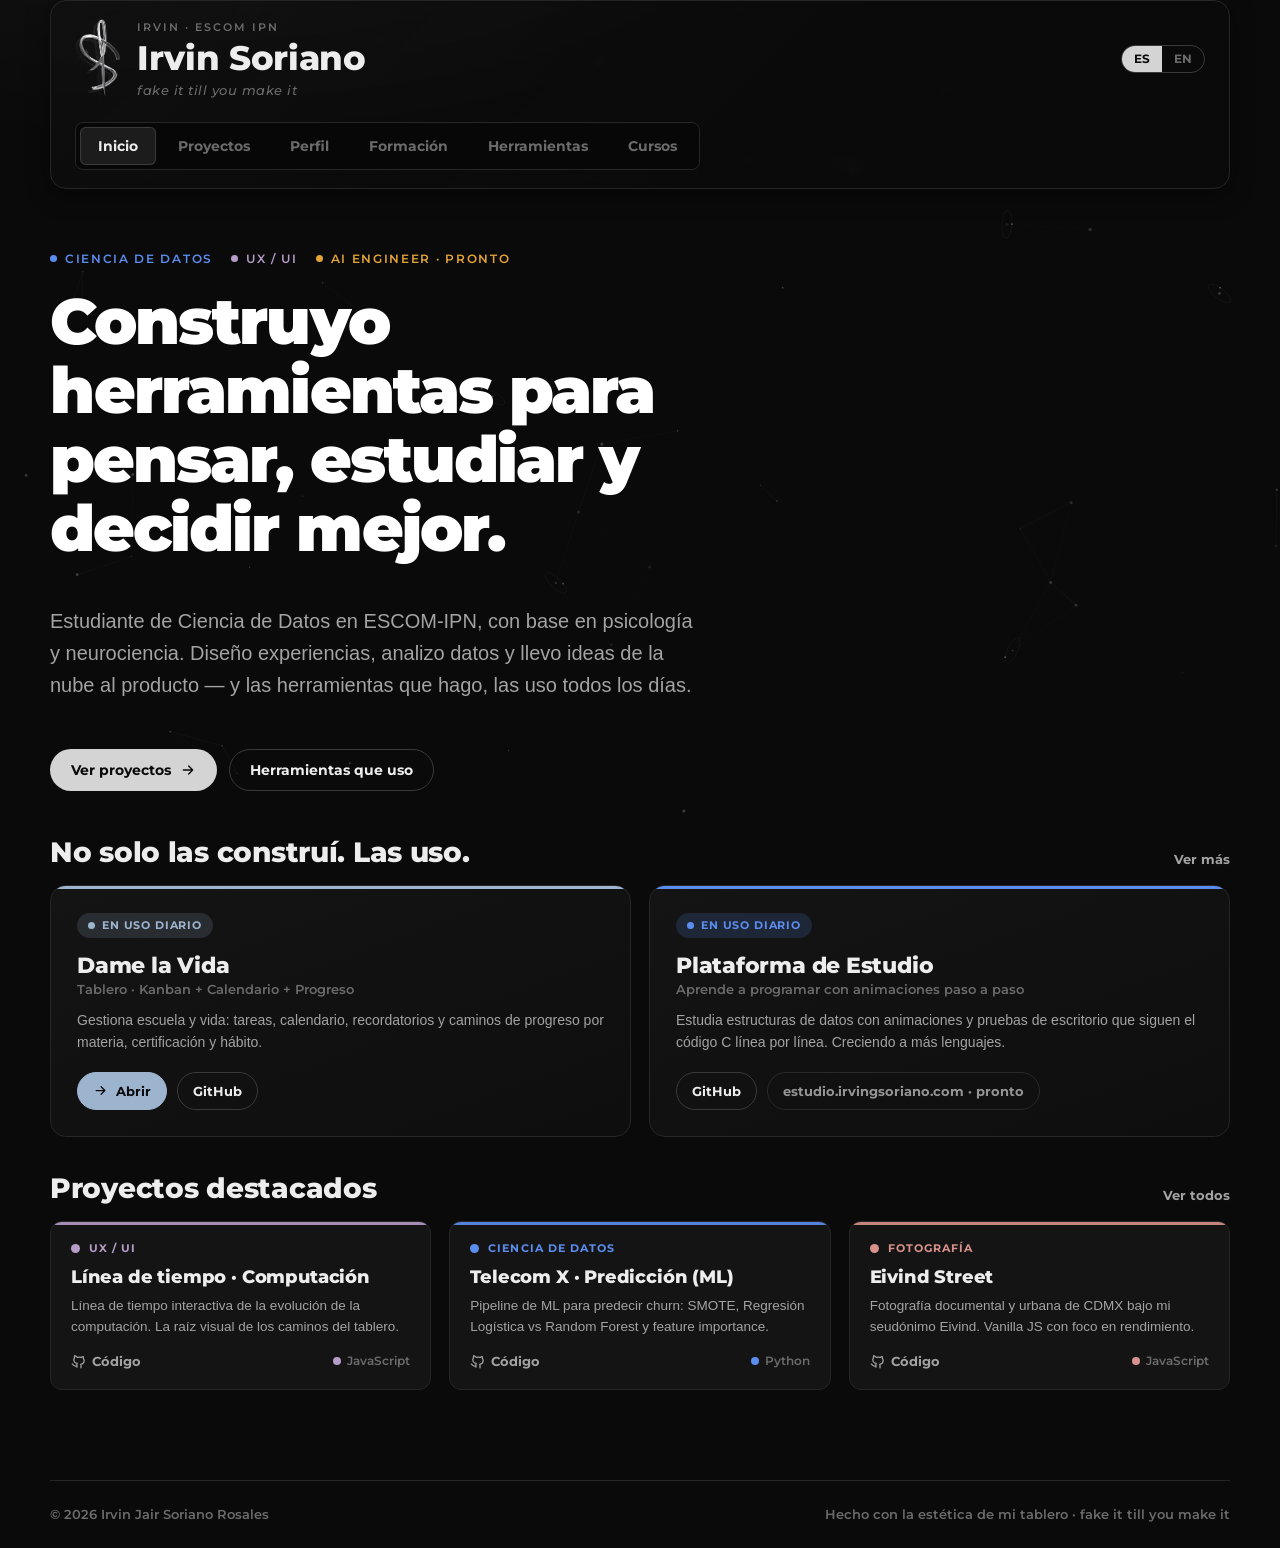
==== index.html @ 3a80d37c "Favicon: icono cuadrado de marca (S sobre fondo oscuro), ya no se deforma Co-Authored-By: Claude Son" ====
<!DOCTYPE html>
<html lang="es">
<head>
<meta charset="utf-8">
<meta name="viewport" content="width=device-width, initial-scale=1">
<title>Irvin Soriano · Ciencia de Datos, UX/UI & AI</title>
<meta name="description" content="Portafolio de Irvin Soriano: ciencia de datos, diseño UX/UI y herramientas que construyo y uso todos los días.">
<link rel="icon" type="image/png" sizes="32x32" href="assets/favicon-32.png">
<link rel="icon" type="image/png" sizes="256x256" href="assets/favicon.png">
<link rel="apple-touch-icon" href="assets/apple-touch-icon.png">
<link rel="preconnect" href="https://fonts.googleapis.com"><link rel="preconnect" href="https://fonts.gstatic.com" crossorigin>
<link href="https://fonts.googleapis.com/css2?family=Montserrat:wght@500;600;700;800;900&display=swap" rel="stylesheet">
<link rel="stylesheet" href="css/sistema.css">
<style>
.hero{display:grid; gap:22px; padding:40px 0 10px}
.hero .areas{display:flex; flex-wrap:wrap; gap:10px 18px}
.hero .areas span{display:inline-flex; align-items:center; gap:8px; font:600 12px/1 var(--font-display); letter-spacing:.14em; text-transform:uppercase}
.hero .areas i{width:7px; height:7px; border-radius:50%; background:currentColor}
.hero h2{font-size:clamp(30px,6vw,64px); font-weight:900; color:#fff; letter-spacing:-.03em; max-width:18ch}
.hero .pitch{font-size:clamp(16px,2.2vw,20px); color:var(--text-secondary); max-width:58ch}
.hero .cta{display:flex; flex-wrap:wrap; gap:12px; margin-top:6px}
.block-head{display:flex; align-items:end; justify-content:space-between; gap:16px; margin-bottom:18px; flex-wrap:wrap}
.block-head h3{font-size:clamp(20px,3vw,28px); font-weight:800}
.block-head a{font:700 13px var(--font-display); color:var(--text-secondary); display:inline-flex; align-items:center; gap:6px}
.block-head a:hover{color:var(--text-primary)}
.block-head svg{width:15px;height:15px;stroke:currentColor;fill:none;stroke-width:2;stroke-linecap:round;stroke-linejoin:round}
.tool-badge{display:inline-flex; align-items:center; gap:7px; font:700 10.5px var(--font-display); letter-spacing:.08em; text-transform:uppercase; color:var(--c); background:color-mix(in oklab,var(--c) 16%,transparent); padding:6px 11px; border-radius:99px}
.tool-badge i{width:7px; height:7px; border-radius:50%; background:var(--c)}
.tools2{display:grid; grid-template-columns:1fr 1fr; gap:18px}
.tool-card{position:relative; border:1px solid var(--border-default); background:linear-gradient(160deg,var(--bg-surface),#0E0E0E); border-radius:var(--radius-xl); padding:26px; overflow:hidden; transition:var(--transition-base)}
.tool-card::before{content:"";position:absolute;inset:0 0 auto 0;height:3px;background:var(--c)}
.tool-card:hover{transform:translateY(-4px); border-color:var(--border-strong)}
.tool-card h3{font-size:22px; margin:16px 0 4px}
.tool-card .role{font:600 12.5px var(--font-display); color:var(--text-muted); margin-bottom:12px}
.tool-card p{font-size:14px; margin:0 0 18px}
.tool-card .links{display:flex; flex-wrap:wrap; gap:10px}
@media (max-width:760px){ .tools2{grid-template-columns:1fr} }
</style>
</head>
<body>
<canvas id="sky" aria-hidden="true"></canvas>

<main class="wrap page">
  <!-- HERO -->
  <section class="hero reveal">
    <div class="areas">
      <span style="color:var(--data)"><i></i><span data-i18n="a_data">Ciencia de Datos</span></span>
      <span style="color:var(--ux)"><i></i>UX / UI</span>
      <span style="color:var(--ai)"><i></i><span data-i18n="a_ai">AI Engineer · pronto</span></span>
    </div>
    <h2 data-i18n="hero_h">Construyo herramientas para pensar, estudiar y decidir mejor.</h2>
    <p class="pitch" data-i18n="hero_p">Estudiante de Ciencia de Datos en ESCOM-IPN, con base en psicología y neurociencia. Diseño experiencias, analizo datos y llevo ideas de la nube al producto — y las herramientas que hago, las uso todos los días.</p>
    <div class="cta">
      <a class="btn primary" href="proyectos.html"><span data-i18n="hero_c1">Ver proyectos</span><svg viewBox="0 0 24 24"><path d="M5 12h14M13 6l6 6-6 6"/></svg></a>
      <a class="btn ghost" href="herramientas.html"><span data-i18n="hero_c2">Herramientas que uso</span></a>
    </div>
  </section>

  <!-- HERRAMIENTAS EN USO -->
  <section class="reveal">
    <div class="block-head">
      <h3 data-i18n="tools_h">No solo las construí. Las uso.</h3>
      <a href="herramientas.html" data-i18n="ver_mas">Ver más<svg viewBox="0 0 24 24"><path d="M5 12h14M13 6l6 6-6 6"/></svg></a>
    </div>
    <div class="tools2">
      <article class="tool-card" style="--c:var(--tool)">
        <span class="tool-badge"><i></i><span data-i18n="in_use">En uso diario</span></span>
        <h3>Dame la Vida</h3>
        <p class="role" data-i18n="t1_role">Tablero · Kanban + Calendario + Progreso</p>
        <p data-i18n="t1_p">Gestiona escuela y vida: tareas, calendario, recordatorios y caminos de progreso por materia, certificación y hábito.</p>
        <div class="links">
          <a class="chip solid" style="--c:var(--tool)" href="https://tablero-irvin.vercel.app" target="_blank" rel="noopener"><svg viewBox="0 0 24 24"><path d="M5 12h14M13 6l6 6-6 6"/></svg><span data-i18n="open">Abrir</span></a>
          <a class="chip" href="https://github.com/Mind0T/tablero-irvin" target="_blank" rel="noopener">GitHub</a>
        </div>
      </article>
      <article class="tool-card" style="--c:var(--data)">
        <span class="tool-badge"><i></i><span data-i18n="in_use">En uso diario</span></span>
        <h3 data-i18n="t2_name">Plataforma de Estudio</h3>
        <p class="role" data-i18n="t2_role">Aprende a programar con animaciones paso a paso</p>
        <p data-i18n="t2_p">Estudia estructuras de datos con animaciones y pruebas de escritorio que siguen el código C línea por línea. Creciendo a más lenguajes.</p>
        <div class="links">
          <a class="chip" href="https://github.com/Mind0T/Entreno-code/tree/main/C/algoritmos_estructura_datos/Estudio" target="_blank" rel="noopener">GitHub</a>
          <span class="chip" style="opacity:.6" data-i18n="soon_dom">estudio.irvingsoriano.com · pronto</span>
        </div>
      </article>
    </div>
  </section>

  <!-- PROYECTOS DESTACADOS -->
  <section class="reveal">
    <div class="block-head">
      <h3 data-i18n="feat_h">Proyectos destacados</h3>
      <a href="proyectos.html" data-i18n="ver_todos">Ver todos<svg viewBox="0 0 24 24"><path d="M5 12h14M13 6l6 6-6 6"/></svg></a>
    </div>
    <div class="cards" id="feat"></div>
  </section>
</main>

<script src="js/fondo.js"></script>
<script>
window.PAGINA = "inicio";
window.I18N = {
  es:{a_data:"Ciencia de Datos",a_ai:"AI Engineer · pronto",
    hero_h:"Construyo herramientas para pensar, estudiar y decidir mejor.",
    hero_p:"Estudiante de Ciencia de Datos en ESCOM-IPN, con base en psicología y neurociencia. Diseño experiencias, analizo datos y llevo ideas de la nube al producto — y las herramientas que hago, las uso todos los días.",
    hero_c1:"Ver proyectos",hero_c2:"Herramientas que uso",
    tools_h:"No solo las construí. Las uso.",ver_mas:"Ver más",ver_todos:"Ver todos",in_use:"En uso diario",open:"Abrir",
    t1_role:"Tablero · Kanban + Calendario + Progreso",t1_p:"Gestiona escuela y vida: tareas, calendario, recordatorios y caminos de progreso por materia, certificación y hábito.",
    t2_name:"Plataforma de Estudio",t2_role:"Aprende a programar con animaciones paso a paso",t2_p:"Estudia estructuras de datos con animaciones y pruebas de escritorio que siguen el código C línea por línea. Creciendo a más lenguajes.",
    soon_dom:"estudio.irvingsoriano.com · pronto",feat_h:"Proyectos destacados",code:"Código",live:"Ver"},
  en:{a_data:"Data Science",a_ai:"AI Engineer · soon",
    hero_h:"I build tools to think, study and decide better.",
    hero_p:"Data Science student at ESCOM-IPN with a background in psychology and neuroscience. I design experiences, analyze data and take ideas from the cloud to the product — and the tools I build, I use every day.",
    hero_c1:"See projects",hero_c2:"Tools I use",
    tools_h:"I didn't just build them. I use them.",ver_mas:"See more",ver_todos:"See all",in_use:"Daily use",open:"Open",
    t1_role:"Board · Kanban + Calendar + Progress",t1_p:"Manage school and life: tasks, calendar, reminders and progress roads by subject, certification and habit.",
    t2_name:"Study Platform",t2_role:"Learn to code with step-by-step animations",t2_p:"Study data structures with animations and desktop traces that follow C code line by line. Growing to more languages.",
    soon_dom:"estudio.irvingsoriano.com · soon",feat_h:"Featured projects",code:"Code",live:"Live"}
};
var FEAT = [
  {n:"Línea de tiempo · Computación", area:"ux", lang:"JavaScript", repo:"linea_tiempo_computacion-1am1",
    es:"Línea de tiempo interactiva de la evolución de la computación. La raíz visual de los caminos del tablero.",
    en:"Interactive timeline of computing's evolution. The visual root of the board's roads."},
  {n:"Telecom X · Predicción (ML)", area:"data", lang:"Python", repo:"challenge-aluraTelecom2-IrvinSoriano",
    es:"Pipeline de ML para predecir churn: SMOTE, Regresión Logística vs Random Forest y feature importance.",
    en:"ML pipeline to predict churn: SMOTE, Logistic Regression vs Random Forest and feature importance."},
  {n:"Eivind Street", area:"foto", lang:"JavaScript", repo:"eivindstreet",
    es:"Fotografía documental y urbana de CDMX bajo mi seudónimo Eivind. Vanilla JS con foco en rendimiento.",
    en:"Documentary and urban photography of Mexico City under my pseudonym Eivind. Performance-focused vanilla JS."}
];
var AREAN = {data:{es:"Ciencia de Datos",en:"Data Science",c:"var(--data)"},ux:{es:"UX / UI",en:"UX / UI",c:"var(--ux)"},foto:{es:"Fotografía",en:"Photography",c:"var(--foto)"}};
var GH="https://github.com/Mind0T/";
function escp(s){return String(s==null?"":s).replace(/[&<>"]/g,function(c){return {"&":"&amp;","<":"&lt;",">":"&gt;",'"':"&quot;"}[c];});}
window.render = function(lang){
  var gh='<svg viewBox="0 0 24 24"><path d="M9 19c-5 1.5-5-2.5-7-3m14 6v-3.5c0-1 .1-1.4-.5-2 2.8-.3 5.5-1.4 5.5-6a4.6 4.6 0 0 0-1.3-3.2 4.2 4.2 0 0 0-.1-3.2s-1-.3-3.5 1.3a12 12 0 0 0-6.2 0C6.9 2.3 5.9 2.6 5.9 2.6a4.2 4.2 0 0 0-.1 3.2A4.6 4.6 0 0 0 4.5 9c0 4.6 2.7 5.7 5.5 6-.6.6-.6 1.2-.5 2V21"/></svg>';
  document.getElementById("feat").innerHTML = FEAT.map(function(p){
    var a=AREAN[p.area];
    return '<article class="card" style="--c:'+a.c+'"><div class="card-top"><span class="dot"></span><span class="card-area">'+a[lang]+'</span></div>'+
      '<h3>'+escp(p.n)+'</h3><p>'+escp(p[lang])+'</p><div class="card-foot">'+
      '<a href="'+GH+p.repo+'" target="_blank" rel="noopener">'+gh+window.T("code")+'</a>'+
      '<span class="card-lang"><span class="dot" style="width:8px;height:8px;border-radius:50%;display:inline-block;background:'+a.c+'"></span>'+p.lang+'</span></div></article>';
  }).join("");
};
</script>
<script src="js/sitio.js"></script>
</body>
</html>
---- css/sistema.css ----
/* ============================================================
   Sistema de diseño · irvingsoriano.com
   Nace del tablero "Dame la Vida": mismos tokens, mismo lenguaje.
   ============================================================ */
:root{
  --bg-base:#0A0A0A; --bg-surface:#141414; --bg-surface-2:#1C1C1C; --bg-lane:#0F0F0F; --bg-input:#070707;
  --border-default:#262626; --border-strong:#3A3A3A;
  --text-primary:#EDEDED; --text-secondary:#A3A3A3; --text-muted:#6B6B6B;
  --silver:#D4D4D4; --silver-dim:rgba(212,212,212,.10);
  --color-error:#E5484D; --color-warn:#E2A336; --color-ok:#7FB89A; --color-link:#9DB4CF;
  /* áreas (de la paleta del tablero) */
  --data:#5B8DEF; --ux:#B79CC9; --web:#7FB89A; --ai:#E2A336; --foto:#D9928B; --tool:#9DB4CF; --cloud:#CDB08A;
  --font-display:"Montserrat","Helvetica Neue",Helvetica,Arial,sans-serif;
  --font-body:"Helvetica Neue",Helvetica,Arial,sans-serif;
  --radius-xs:4px; --radius-sm:6px; --radius-md:8px; --radius-lg:12px; --radius-xl:16px;
  --shadow-card:0 6px 24px rgba(0,0,0,.45);
  --transition-base:all 180ms ease-out;
  color-scheme:dark;
}
*{box-sizing:border-box}
*::selection{background:rgba(212,212,212,.22);color:#fff}
[hidden]{display:none!important}
html{scroll-behavior:smooth}
html,body{background:var(--bg-base)}
body{
  margin:0; color:var(--text-secondary);
  font:15px/1.6 var(--font-body); -webkit-font-smoothing:antialiased;
  overflow-x:hidden;
  padding-left:max(16px,env(safe-area-inset-left,0px));
  padding-right:max(16px,env(safe-area-inset-right,0px));
  background:radial-gradient(1200px 500px at 15% -10%, rgba(255,255,255,.045), transparent 60%), var(--bg-base);
}
h1,h2,h3,h4{font-family:var(--font-display); color:var(--text-primary); line-height:1.08; letter-spacing:-.01em; margin:0; font-weight:800}
a{color:inherit; text-decoration:none}
img{max-width:100%; display:block}
button{font:inherit; color:inherit; cursor:pointer; border:0; background:none}
:focus-visible{outline:2px solid var(--silver); outline-offset:2px}
canvas#sky{position:fixed; inset:0; width:100vw; height:100vh; z-index:0; pointer-events:none}
.wrap{position:relative; z-index:1; max-width:1180px; margin:0 auto; display:grid; gap:20px}
.eyebrow{font:600 11px/1.3 var(--font-display); letter-spacing:.18em; text-transform:uppercase; color:var(--text-muted)}
.motto{font:italic 500 13px/1.2 var(--font-display); letter-spacing:.04em; color:var(--text-muted)}
.lead{font-size:17px; color:var(--text-secondary); max-width:64ch}

/* ---------- HEADER / NAV (del tablero) ---------- */
header.top{
  display:grid; grid-template-columns:auto 1fr auto; gap:22px; align-items:center;
  background:linear-gradient(135deg, rgba(22,22,22,.30), rgba(12,12,12,.16) 60%);
  -webkit-backdrop-filter:blur(3px); backdrop-filter:blur(3px);
  border:1px solid var(--border-default); border-radius:var(--radius-xl);
  padding:18px 24px; box-shadow:var(--shadow-card);
}
.brand{display:flex; align-items:center; gap:16px; min-width:0}
.logo{width:46px; height:auto; display:block; filter:drop-shadow(0 0 14px rgba(255,255,255,.08))}
.brand h1{font:800 clamp(22px,3.4vw,34px)/1 var(--font-display); color:var(--text-primary); letter-spacing:-.01em}
.brand .eyebrow{margin:0 0 7px}
.brand .motto{margin:8px 0 0}
.head-right{display:flex; align-items:center; gap:12px; justify-self:end}
.lang{display:inline-flex; border:1px solid var(--border-strong); border-radius:99px; overflow:hidden}
.lang button{padding:7px 12px; font:700 12px/1 var(--font-display); color:var(--text-muted)}
.lang button[aria-pressed="true"]{background:var(--silver); color:#0A0A0A}
.nav{grid-column:1/-1; display:flex}
.seg2{display:flex; flex-wrap:wrap; gap:4px; padding:4px; background:var(--bg-input); border:1px solid var(--border-default); border-radius:var(--radius-md)}
.seg2 a{
  height:38px; padding:0 18px; border-radius:var(--radius-sm); display:inline-flex; align-items:center; gap:8px;
  font:700 13.5px var(--font-display); color:var(--text-muted); transition:var(--transition-base); white-space:nowrap;
}
.seg2 a:hover{color:var(--text-primary)}
.seg2 a[aria-current="page"]{background:var(--bg-surface-2); color:var(--text-primary); box-shadow:inset 0 0 0 1px var(--border-strong)}
.burger{display:none; width:40px; height:40px; border:1px solid var(--border-strong); border-radius:var(--radius-sm); align-items:center; justify-content:center}
.burger svg{width:20px; height:20px; stroke:var(--text-primary); fill:none; stroke-width:2; stroke-linecap:round}

/* ---------- BOTONES / CHIPS ---------- */
.btn{display:inline-flex; align-items:center; gap:9px; height:42px; padding:0 20px; border-radius:99px; font:700 14px var(--font-display); border:1px solid transparent; transition:var(--transition-base); white-space:nowrap}
.btn svg{width:16px; height:16px; stroke:currentColor; fill:none; stroke-width:2; stroke-linecap:round; stroke-linejoin:round}
.btn.primary{background:var(--silver); color:#0A0A0A}
.btn.primary:hover{background:#fff; transform:translateY(-1px); box-shadow:0 10px 28px rgba(212,212,212,.18)}
.btn.ghost{background:transparent; color:var(--text-primary); border-color:var(--border-strong)}
.btn.ghost:hover{border-color:var(--silver); background:var(--bg-surface-2)}
.chip{display:inline-flex; align-items:center; gap:8px; height:38px; padding:0 15px; border-radius:99px; border:1px solid var(--border-strong); font:700 13px var(--font-display); color:var(--text-primary); transition:var(--transition-base)}
.chip:hover{border-color:var(--c,var(--silver)); background:color-mix(in oklab, var(--c,var(--silver)) 10%, transparent)}
.chip.solid{background:var(--c,var(--silver)); border-color:var(--c,var(--silver)); color:#0A0A0A}
.chip svg{width:15px; height:15px; stroke:currentColor; fill:none; stroke-width:2; stroke-linecap:round; stroke-linejoin:round}

/* ---------- SECCIONES / PANELES ---------- */
.panel{background:var(--bg-surface); border:1px solid var(--border-default); border-radius:var(--radius-xl); padding:clamp(22px,3vw,36px)}
.sect-head{max-width:70ch}
.sect-head .eyebrow{margin-bottom:12px}
.sect-head h2{font-size:clamp(24px,3.6vw,38px); font-weight:900}
.sect-head p{margin-top:14px}
.reveal{opacity:0; transform:translateY(20px); transition:opacity .6s ease-out, transform .6s ease-out}
.reveal.in{opacity:1; transform:none}

/* ---------- PÁGINA ---------- */
.page{display:grid; gap:36px; padding:24px 0 80px}
.pagehead{display:grid; gap:12px}
.pagehead .eyebrow{color:var(--acc,var(--text-muted))}
.pagehead h2{font-size:clamp(28px,5vw,48px); font-weight:900; color:#fff}

/* ---------- lanes tipo tablero ---------- */
.lanes{display:grid; grid-template-columns:repeat(auto-fit,minmax(250px,1fr)); gap:16px}
.lane{background:var(--bg-lane); border:1px solid var(--border-default); border-radius:var(--radius-lg); padding:16px; display:grid; gap:12px; align-content:start}
.lane-h{display:flex; align-items:center; gap:9px; font:700 12px var(--font-display); letter-spacing:.08em; text-transform:uppercase; color:var(--text-secondary)}
.lane-h .dot{width:9px; height:9px; border-radius:50%; background:var(--c,var(--text-muted))}

/* ---------- card de proyecto ---------- */
.cards{display:grid; grid-template-columns:repeat(3,1fr); gap:18px}
.card{position:relative; display:flex; flex-direction:column; background:var(--bg-surface); border:1px solid var(--border-default); border-radius:var(--radius-lg); padding:20px; overflow:hidden; transition:var(--transition-base)}
.card::before{content:""; position:absolute; inset:0 0 auto 0; height:3px; background:var(--c,var(--border-strong)); opacity:.9}
.card:hover{transform:translateY(-4px); border-color:var(--border-strong); box-shadow:var(--shadow-card)}
.card-top{display:flex; align-items:center; gap:9px; margin-bottom:13px}
.card-top .dot{width:9px; height:9px; border-radius:50%; background:var(--c)}
.card-area{font:700 10.5px var(--font-display); letter-spacing:.1em; text-transform:uppercase; color:var(--c)}
.card-flag{margin-left:auto; font:700 9.5px var(--font-display); letter-spacing:.06em; text-transform:uppercase; color:var(--text-muted); border:1px solid var(--border-strong); padding:4px 8px; border-radius:99px}
.card h3{font-size:18px; margin:0 0 7px; font-weight:800}
.card p{margin:0 0 16px; font-size:13.5px; color:var(--text-secondary); flex:1}
.card-foot{display:flex; align-items:center; gap:14px; flex-wrap:wrap}
.card-foot a{display:inline-flex; align-items:center; gap:6px; font:700 12.5px var(--font-display); color:var(--text-secondary); transition:color .15s}
.card-foot a:hover{color:var(--text-primary)}
.card-foot svg{width:15px; height:15px; stroke:currentColor; fill:none; stroke-width:2; stroke-linecap:round; stroke-linejoin:round}
.card-lang{margin-left:auto; font:600 11.5px var(--font-display); color:var(--text-muted); display:inline-flex; align-items:center; gap:6px}

/* ---------- filtros (seg tipo tablero) ---------- */
.filters{display:flex; flex-wrap:wrap; gap:8px}
.filters button{height:36px; padding:0 15px; border-radius:99px; border:1px solid var(--border-default); background:var(--bg-surface); font:700 12.5px var(--font-display); color:var(--text-secondary); transition:var(--transition-base)}
.filters button[aria-pressed="true"]{border-color:var(--text-primary); background:var(--text-primary); color:#0A0A0A}
.filters button:hover:not([aria-pressed="true"]){border-color:var(--border-strong); color:var(--text-primary)}

/* ---------- camino / road (firma del tablero) ---------- */
.road{position:relative; padding-left:38px}
.road::before{content:""; position:absolute; left:13px; top:6px; bottom:6px; width:3px; border-radius:99px; background:linear-gradient(var(--data),var(--foto),var(--ux),var(--silver)); opacity:.5}
.road-node{position:relative; padding:0 0 34px}
.road-node:last-child{padding-bottom:0}
.road-node::before{content:""; position:absolute; left:-32px; top:3px; width:15px; height:15px; border-radius:50%; background:var(--bg-base); border:3px solid var(--c); box-shadow:0 0 0 4px rgba(10,10,10,.8)}
.road-node .yr{font:700 12px var(--font-display); letter-spacing:.06em; color:var(--c)}
.road-node h3{font-size:18px; margin:7px 0 3px}
.road-node .where{color:var(--text-secondary); font-size:14px}
.road-node .note{color:var(--text-muted); font-size:12.5px; margin-top:3px}

/* ---------- footer ---------- */
.foot{border-top:1px solid var(--border-default); margin-top:10px; padding:26px 0; display:flex; flex-wrap:wrap; gap:12px; justify-content:space-between; align-items:center; color:var(--text-muted); font:600 12.5px var(--font-display)}

/* ---------- responsive ---------- */
@media (max-width:860px){ .cards{grid-template-columns:1fr 1fr} }
@media (max-width:640px){
  header.top{grid-template-columns:auto 1fr; padding:16px}
  .head-right{grid-column:1/-1; justify-self:start}
  .nav .seg2{display:none; width:100%}
  .nav .seg2.open{display:grid; grid-auto-flow:row}
  .nav .seg2.open a{height:44px; justify-content:flex-start}
  .burger{display:inline-flex}
  .cards{grid-template-columns:1fr}
}
@media (prefers-reduced-motion:reduce){*{animation:none!important; transition:none!important} .reveal{opacity:1; transform:none}}
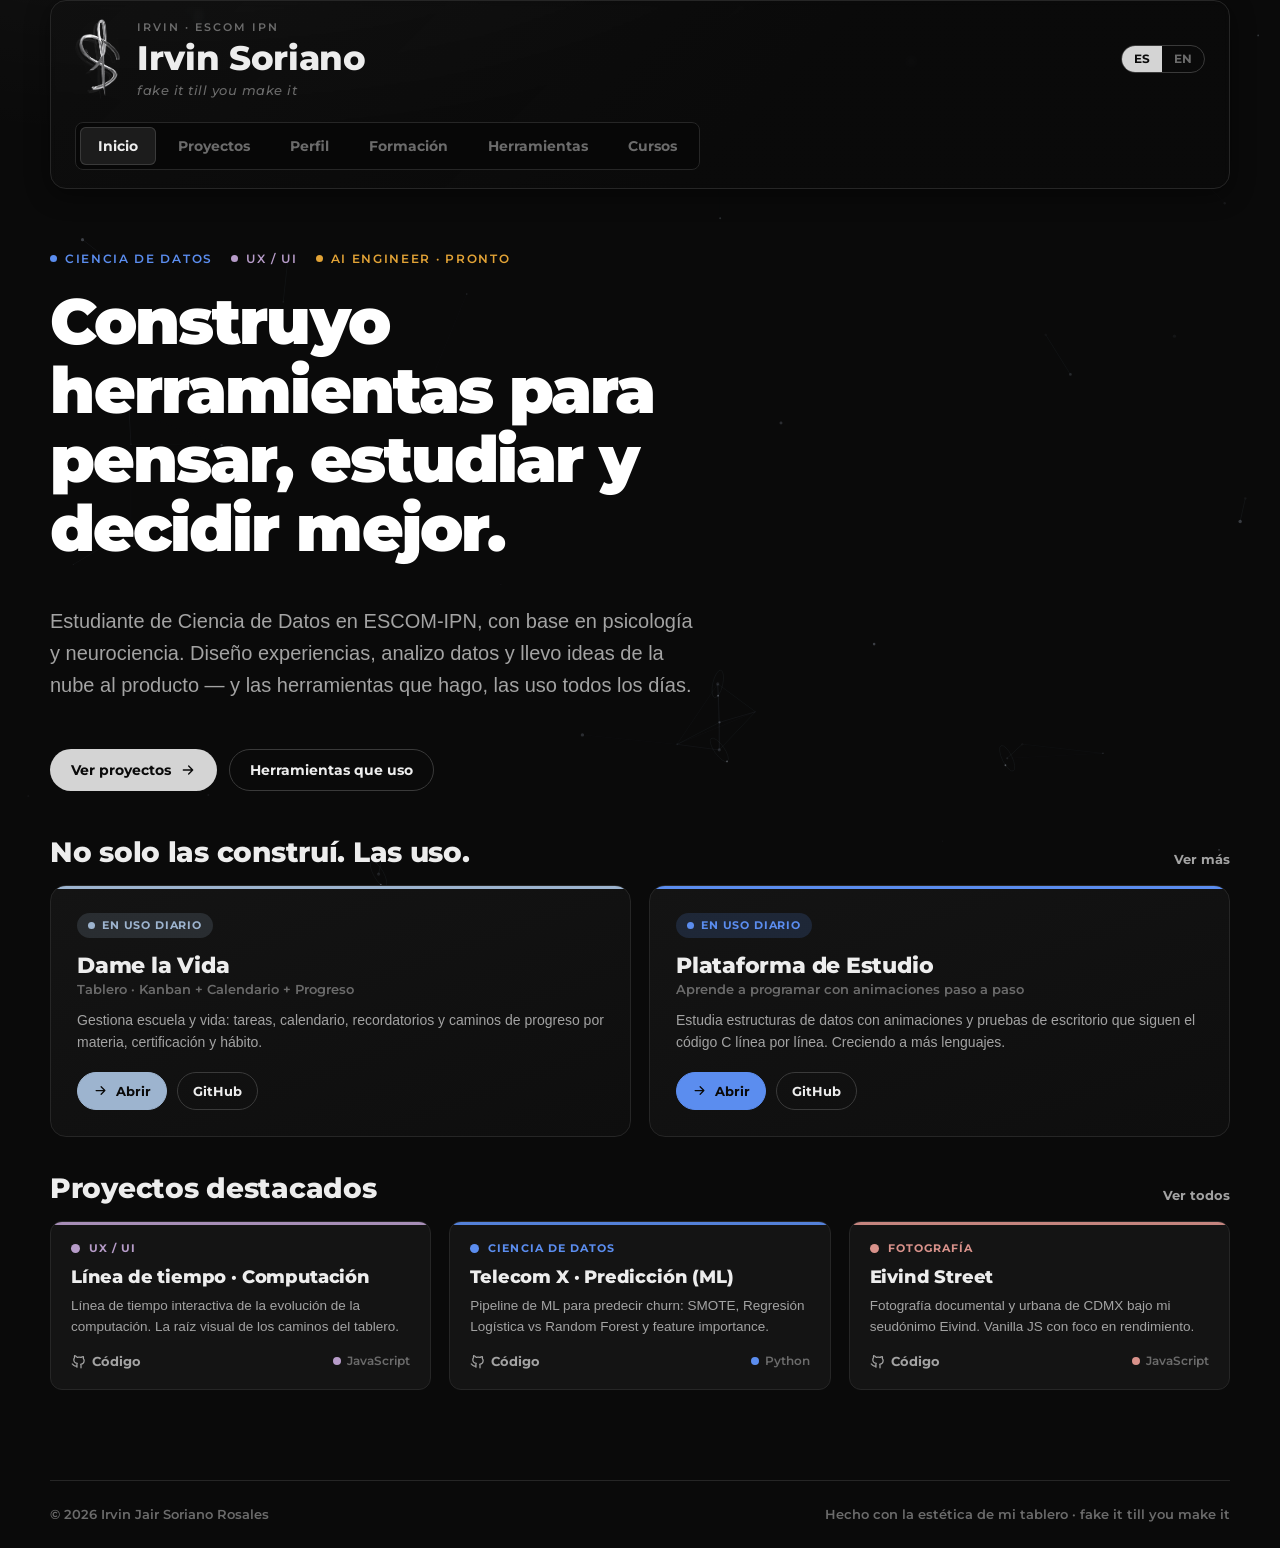
==== commit c34d1f6f: "Enlaces en vivo: tablero y estudio ya apuntan a sus subdominios - index y herramientas: botones "Abr" ====
--- a/index.html
+++ b/index.html
@@ -69,7 +69,7 @@
         <p class="role" data-i18n="t1_role">Tablero · Kanban + Calendario + Progreso</p>
         <p data-i18n="t1_p">Gestiona escuela y vida: tareas, calendario, recordatorios y caminos de progreso por materia, certificación y hábito.</p>
         <div class="links">
-          <a class="chip solid" style="--c:var(--tool)" href="https://tablero-irvin.vercel.app" target="_blank" rel="noopener"><svg viewBox="0 0 24 24"><path d="M5 12h14M13 6l6 6-6 6"/></svg><span data-i18n="open">Abrir</span></a>
+          <a class="chip solid" style="--c:var(--tool)" href="https://tablero.irvingsoriano.com" target="_blank" rel="noopener"><svg viewBox="0 0 24 24"><path d="M5 12h14M13 6l6 6-6 6"/></svg><span data-i18n="open">Abrir</span></a>
           <a class="chip" href="https://github.com/Mind0T/tablero-irvin" target="_blank" rel="noopener">GitHub</a>
         </div>
       </article>
@@ -79,8 +79,8 @@
         <p class="role" data-i18n="t2_role">Aprende a programar con animaciones paso a paso</p>
         <p data-i18n="t2_p">Estudia estructuras de datos con animaciones y pruebas de escritorio que siguen el código C línea por línea. Creciendo a más lenguajes.</p>
         <div class="links">
-          <a class="chip" href="https://github.com/Mind0T/Entreno-code/tree/main/C/algoritmos_estructura_datos/Estudio" target="_blank" rel="noopener">GitHub</a>
-          <span class="chip" style="opacity:.6" data-i18n="soon_dom">estudio.irvingsoriano.com · pronto</span>
+          <a class="chip solid" style="--c:var(--data)" href="https://estudio.irvingsoriano.com" target="_blank" rel="noopener"><svg viewBox="0 0 24 24"><path d="M5 12h14M13 6l6 6-6 6"/></svg><span data-i18n="open">Abrir</span></a>
+          <a class="chip" href="https://github.com/Mind0T/Entreno-code/tree/main/estudio" target="_blank" rel="noopener">GitHub</a>
         </div>
       </article>
     </div>
@@ -107,7 +107,7 @@
     tools_h:"No solo las construí. Las uso.",ver_mas:"Ver más",ver_todos:"Ver todos",in_use:"En uso diario",open:"Abrir",
     t1_role:"Tablero · Kanban + Calendario + Progreso",t1_p:"Gestiona escuela y vida: tareas, calendario, recordatorios y caminos de progreso por materia, certificación y hábito.",
     t2_name:"Plataforma de Estudio",t2_role:"Aprende a programar con animaciones paso a paso",t2_p:"Estudia estructuras de datos con animaciones y pruebas de escritorio que siguen el código C línea por línea. Creciendo a más lenguajes.",
-    soon_dom:"estudio.irvingsoriano.com · pronto",feat_h:"Proyectos destacados",code:"Código",live:"Ver"},
+    feat_h:"Proyectos destacados",code:"Código",live:"Ver"},
   en:{a_data:"Data Science",a_ai:"AI Engineer · soon",
     hero_h:"I build tools to think, study and decide better.",
     hero_p:"Data Science student at ESCOM-IPN with a background in psychology and neuroscience. I design experiences, analyze data and take ideas from the cloud to the product — and the tools I build, I use every day.",
@@ -115,7 +115,7 @@
     tools_h:"I didn't just build them. I use them.",ver_mas:"See more",ver_todos:"See all",in_use:"Daily use",open:"Open",
     t1_role:"Board · Kanban + Calendar + Progress",t1_p:"Manage school and life: tasks, calendar, reminders and progress roads by subject, certification and habit.",
     t2_name:"Study Platform",t2_role:"Learn to code with step-by-step animations",t2_p:"Study data structures with animations and desktop traces that follow C code line by line. Growing to more languages.",
-    soon_dom:"estudio.irvingsoriano.com · soon",feat_h:"Featured projects",code:"Code",live:"Live"}
+    feat_h:"Featured projects",code:"Code",live:"Live"}
 };
 var FEAT = [
   {n:"Línea de tiempo · Computación", area:"ux", lang:"JavaScript", repo:"linea_tiempo_computacion-1am1",
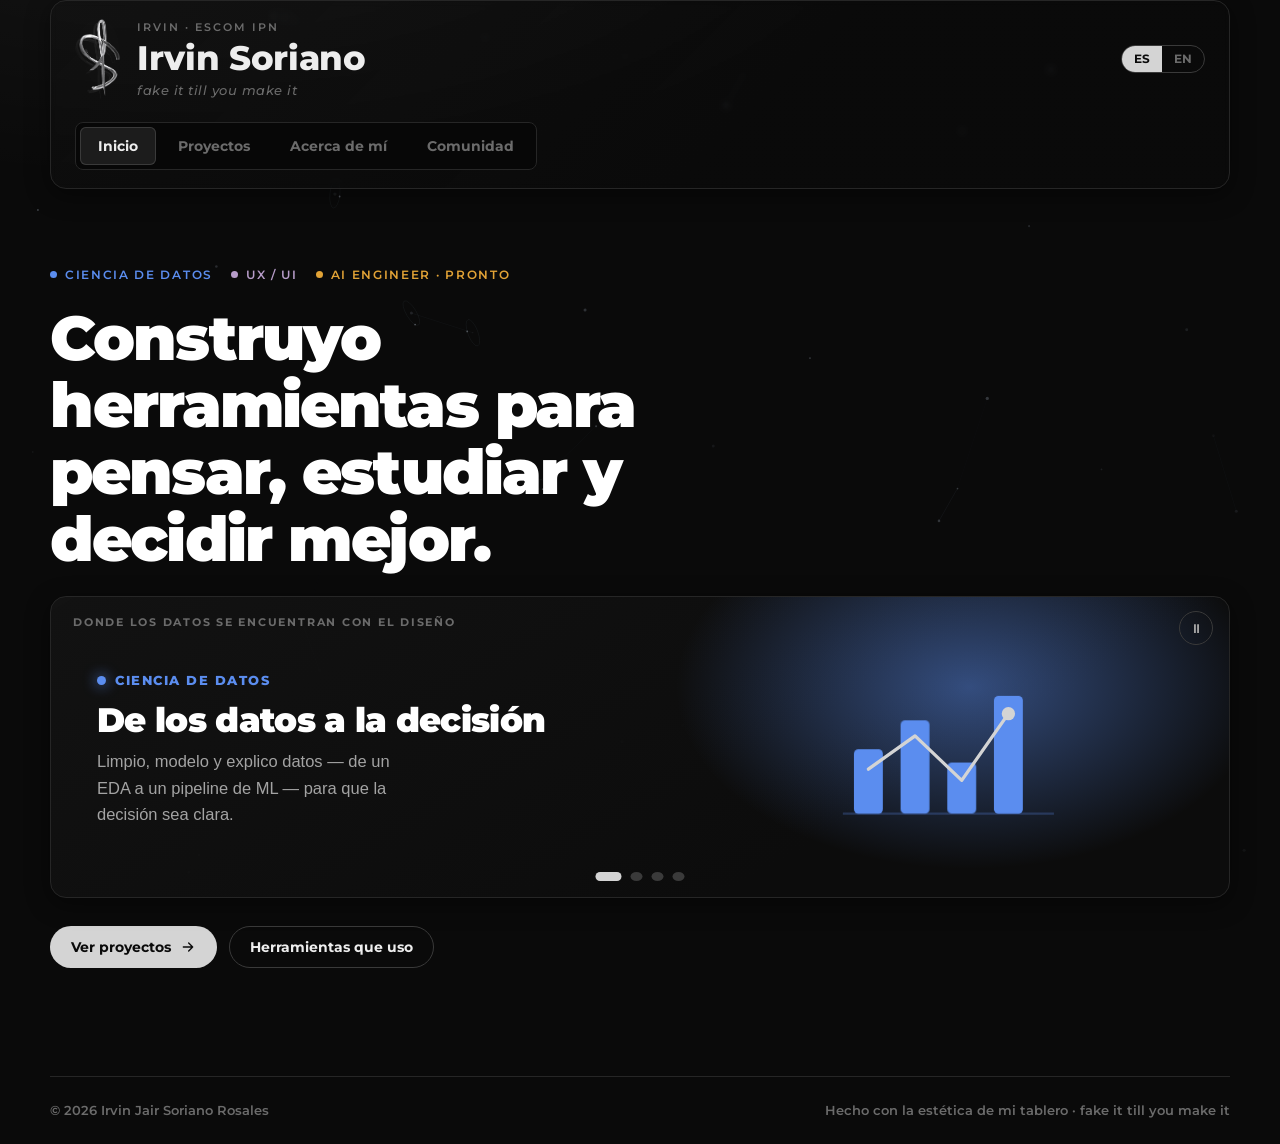
==== commit 13970f03: "Rediseño UX/UI: carrusel en Inicio, burbujas en Proyectos, Acerca de mí y Comunidad Economía conduct" ====
--- a/index.html
+++ b/index.html
@@ -4,7 +4,7 @@
 <meta charset="utf-8">
 <meta name="viewport" content="width=device-width, initial-scale=1">
 <title>Irvin Soriano · Ciencia de Datos, UX/UI & AI</title>
-<meta name="description" content="Portafolio de Irvin Soriano: ciencia de datos, diseño UX/UI y herramientas que construyo y uso todos los días.">
+<meta name="description" content="Portafolio de Irvin Soriano: donde los datos se encuentran con el diseño. Ciencia de datos, UX/UI y herramientas que construyo y uso todos los días.">
 <link rel="icon" type="image/png" sizes="32x32" href="assets/favicon-32.png">
 <link rel="icon" type="image/png" sizes="256x256" href="assets/favicon.png">
 <link rel="apple-touch-icon" href="assets/apple-touch-icon.png">
@@ -12,29 +12,61 @@
 <link href="https://fonts.googleapis.com/css2?family=Montserrat:wght@500;600;700;800;900&display=swap" rel="stylesheet">
 <link rel="stylesheet" href="css/sistema.css">
 <style>
-.hero{display:grid; gap:22px; padding:40px 0 10px}
+/* ---------- HERO ---------- */
+.hero{display:grid; gap:24px; padding:clamp(28px,5vw,56px) 0 18px}
 .hero .areas{display:flex; flex-wrap:wrap; gap:10px 18px}
 .hero .areas span{display:inline-flex; align-items:center; gap:8px; font:600 12px/1 var(--font-display); letter-spacing:.14em; text-transform:uppercase}
 .hero .areas i{width:7px; height:7px; border-radius:50%; background:currentColor}
-.hero h2{font-size:clamp(30px,6vw,64px); font-weight:900; color:#fff; letter-spacing:-.03em; max-width:18ch}
-.hero .pitch{font-size:clamp(16px,2.2vw,20px); color:var(--text-secondary); max-width:58ch}
-.hero .cta{display:flex; flex-wrap:wrap; gap:12px; margin-top:6px}
-.block-head{display:flex; align-items:end; justify-content:space-between; gap:16px; margin-bottom:18px; flex-wrap:wrap}
-.block-head h3{font-size:clamp(20px,3vw,28px); font-weight:800}
-.block-head a{font:700 13px var(--font-display); color:var(--text-secondary); display:inline-flex; align-items:center; gap:6px}
-.block-head a:hover{color:var(--text-primary)}
-.block-head svg{width:15px;height:15px;stroke:currentColor;fill:none;stroke-width:2;stroke-linecap:round;stroke-linejoin:round}
-.tool-badge{display:inline-flex; align-items:center; gap:7px; font:700 10.5px var(--font-display); letter-spacing:.08em; text-transform:uppercase; color:var(--c); background:color-mix(in oklab,var(--c) 16%,transparent); padding:6px 11px; border-radius:99px}
-.tool-badge i{width:7px; height:7px; border-radius:50%; background:var(--c)}
-.tools2{display:grid; grid-template-columns:1fr 1fr; gap:18px}
-.tool-card{position:relative; border:1px solid var(--border-default); background:linear-gradient(160deg,var(--bg-surface),#0E0E0E); border-radius:var(--radius-xl); padding:26px; overflow:hidden; transition:var(--transition-base)}
-.tool-card::before{content:"";position:absolute;inset:0 0 auto 0;height:3px;background:var(--c)}
-.tool-card:hover{transform:translateY(-4px); border-color:var(--border-strong)}
-.tool-card h3{font-size:22px; margin:16px 0 4px}
-.tool-card .role{font:600 12.5px var(--font-display); color:var(--text-muted); margin-bottom:12px}
-.tool-card p{font-size:14px; margin:0 0 18px}
-.tool-card .links{display:flex; flex-wrap:wrap; gap:10px}
-@media (max-width:760px){ .tools2{grid-template-columns:1fr} }
+.hero h2{font-size:clamp(30px,6vw,62px); font-weight:900; color:#fff; letter-spacing:-.03em; max-width:17ch}
+.hero .cta{display:flex; flex-wrap:wrap; gap:12px; margin-top:4px}
+
+/* ---------- CARRUSEL Datos × Diseño ---------- */
+.stage{position:relative; border:1px solid var(--border-default); border-radius:var(--radius-xl);
+  background:linear-gradient(150deg, rgba(20,20,20,.9), #0C0C0C 70%); overflow:hidden; box-shadow:var(--shadow-card)}
+.stage .kick{position:absolute; top:18px; left:22px; z-index:3; font:700 11px var(--font-display);
+  letter-spacing:.16em; text-transform:uppercase; color:var(--text-muted)}
+.stage .glow{position:absolute; inset:0; z-index:0; opacity:.5; pointer-events:none;
+  background:radial-gradient(420px 260px at 78% 30%, var(--c,transparent), transparent 70%); transition:background .8s ease}
+.slides{position:relative; min-height:300px}
+.slide{position:absolute; inset:0; display:grid; grid-template-columns:1.1fr .9fr; align-items:center;
+  gap:20px; padding:clamp(28px,4vw,46px); opacity:0; transform:translateY(14px) scale(.985);
+  transition:opacity .7s ease, transform .7s ease; pointer-events:none}
+.slide.on{opacity:1; transform:none; pointer-events:auto}
+.slide .txt{z-index:2}
+.slide .facet{display:inline-flex; align-items:center; gap:9px; font:800 12.5px var(--font-display);
+  letter-spacing:.12em; text-transform:uppercase; color:var(--c); margin-bottom:14px}
+.slide .facet i{width:9px; height:9px; border-radius:50%; background:var(--c); box-shadow:0 0 14px var(--c)}
+.slide h3{font-size:clamp(22px,3.4vw,34px); font-weight:900; color:#fff; letter-spacing:-.02em; margin:0 0 10px}
+.slide p{font-size:clamp(14px,1.8vw,16.5px); color:var(--text-secondary); max-width:34ch; margin:0}
+.slide .viz{position:relative; height:200px; display:flex; align-items:center; justify-content:center}
+.slide .viz svg{width:100%; height:100%; overflow:visible}
+.stage .dots{position:absolute; bottom:16px; left:50%; transform:translateX(-50%); z-index:3; display:flex; gap:9px}
+.stage .dots button{width:9px; height:9px; border-radius:50%; background:var(--border-strong); transition:var(--transition-base)}
+.stage .dots button[aria-pressed="true"]{background:var(--silver); width:26px; border-radius:99px}
+.stage .ctrl{position:absolute; top:14px; right:16px; z-index:3; width:34px; height:34px; border-radius:50%;
+  border:1px solid var(--border-strong); display:flex; align-items:center; justify-content:center; color:var(--text-secondary)}
+.stage .ctrl svg{width:15px; height:15px; fill:currentColor}
+.stage .ctrl:hover{color:var(--text-primary); border-color:var(--silver)}
+
+/* motivos animados */
+@keyframes grow{from{transform:scaleY(.15)}to{transform:scaleY(1)}}
+@keyframes draw{to{stroke-dashoffset:0}}
+@keyframes pulse{0%,100%{opacity:.35}50%{opacity:1}}
+@keyframes drift{0%,100%{transform:translateY(0)}50%{transform:translateY(-8px)}}
+.slide.on .viz [data-anim="bar"]{transform-origin:bottom; animation:grow .9s cubic-bezier(.2,.8,.2,1) both}
+.slide.on .viz [data-anim="line"]{stroke-dasharray:340; stroke-dashoffset:340; animation:draw 1.3s .4s ease-out forwards}
+.slide.on .viz [data-anim="node"]{animation:pulse 2.4s ease-in-out infinite}
+.slide.on .viz [data-anim="float"]{animation:drift 4s ease-in-out infinite}
+
+@media (max-width:720px){
+  .slide{grid-template-columns:1fr; gap:6px; padding:56px 24px 40px}
+  .slide .viz{height:150px; order:-1}
+  .slides{min-height:360px}
+}
+@media (prefers-reduced-motion:reduce){
+  .slide{transition:none}
+  .slide.on .viz *{animation:none!important}
+}
 </style>
 </head>
 <body>
@@ -49,50 +81,20 @@
       <span style="color:var(--ai)"><i></i><span data-i18n="a_ai">AI Engineer · pronto</span></span>
     </div>
     <h2 data-i18n="hero_h">Construyo herramientas para pensar, estudiar y decidir mejor.</h2>
-    <p class="pitch" data-i18n="hero_p">Estudiante de Ciencia de Datos en ESCOM-IPN, con base en psicología y neurociencia. Diseño experiencias, analizo datos y llevo ideas de la nube al producto — y las herramientas que hago, las uso todos los días.</p>
+
+    <!-- carrusel -->
+    <section class="stage" id="stage" aria-roledescription="carrusel" aria-label="Datos y diseño">
+      <span class="kick" data-i18n="kick">Donde los datos se encuentran con el diseño</span>
+      <span class="glow" id="glow" aria-hidden="true"></span>
+      <button class="ctrl" id="toggle" aria-label="Pausar"><svg id="toggleIcon" viewBox="0 0 24 24"><path d="M8 5h3v14H8zM13 5h3v14h-3z"/></svg></button>
+      <div class="slides" id="slides"></div>
+      <div class="dots" id="dots" role="tablist" aria-label="Elegir faceta"></div>
+    </section>
+
     <div class="cta">
       <a class="btn primary" href="proyectos.html"><span data-i18n="hero_c1">Ver proyectos</span><svg viewBox="0 0 24 24"><path d="M5 12h14M13 6l6 6-6 6"/></svg></a>
       <a class="btn ghost" href="herramientas.html"><span data-i18n="hero_c2">Herramientas que uso</span></a>
     </div>
-  </section>
-
-  <!-- HERRAMIENTAS EN USO -->
-  <section class="reveal">
-    <div class="block-head">
-      <h3 data-i18n="tools_h">No solo las construí. Las uso.</h3>
-      <a href="herramientas.html" data-i18n="ver_mas">Ver más<svg viewBox="0 0 24 24"><path d="M5 12h14M13 6l6 6-6 6"/></svg></a>
-    </div>
-    <div class="tools2">
-      <article class="tool-card" style="--c:var(--tool)">
-        <span class="tool-badge"><i></i><span data-i18n="in_use">En uso diario</span></span>
-        <h3>Dame la Vida</h3>
-        <p class="role" data-i18n="t1_role">Tablero · Kanban + Calendario + Progreso</p>
-        <p data-i18n="t1_p">Gestiona escuela y vida: tareas, calendario, recordatorios y caminos de progreso por materia, certificación y hábito.</p>
-        <div class="links">
-          <a class="chip solid" style="--c:var(--tool)" href="https://tablero.irvingsoriano.com" target="_blank" rel="noopener"><svg viewBox="0 0 24 24"><path d="M5 12h14M13 6l6 6-6 6"/></svg><span data-i18n="open">Abrir</span></a>
-          <a class="chip" href="https://github.com/Mind0T/tablero-irvin" target="_blank" rel="noopener">GitHub</a>
-        </div>
-      </article>
-      <article class="tool-card" style="--c:var(--data)">
-        <span class="tool-badge"><i></i><span data-i18n="in_use">En uso diario</span></span>
-        <h3 data-i18n="t2_name">Plataforma de Estudio</h3>
-        <p class="role" data-i18n="t2_role">Aprende a programar con animaciones paso a paso</p>
-        <p data-i18n="t2_p">Estudia estructuras de datos con animaciones y pruebas de escritorio que siguen el código C línea por línea. Creciendo a más lenguajes.</p>
-        <div class="links">
-          <a class="chip solid" style="--c:var(--data)" href="https://estudio.irvingsoriano.com" target="_blank" rel="noopener"><svg viewBox="0 0 24 24"><path d="M5 12h14M13 6l6 6-6 6"/></svg><span data-i18n="open">Abrir</span></a>
-          <a class="chip" href="https://github.com/Mind0T/Entreno-code/tree/main/estudio" target="_blank" rel="noopener">GitHub</a>
-        </div>
-      </article>
-    </div>
-  </section>
-
-  <!-- PROYECTOS DESTACADOS -->
-  <section class="reveal">
-    <div class="block-head">
-      <h3 data-i18n="feat_h">Proyectos destacados</h3>
-      <a href="proyectos.html" data-i18n="ver_todos">Ver todos<svg viewBox="0 0 24 24"><path d="M5 12h14M13 6l6 6-6 6"/></svg></a>
-    </div>
-    <div class="cards" id="feat"></div>
   </section>
 </main>
 
@@ -102,45 +104,119 @@
 window.I18N = {
   es:{a_data:"Ciencia de Datos",a_ai:"AI Engineer · pronto",
     hero_h:"Construyo herramientas para pensar, estudiar y decidir mejor.",
-    hero_p:"Estudiante de Ciencia de Datos en ESCOM-IPN, con base en psicología y neurociencia. Diseño experiencias, analizo datos y llevo ideas de la nube al producto — y las herramientas que hago, las uso todos los días.",
-    hero_c1:"Ver proyectos",hero_c2:"Herramientas que uso",
-    tools_h:"No solo las construí. Las uso.",ver_mas:"Ver más",ver_todos:"Ver todos",in_use:"En uso diario",open:"Abrir",
-    t1_role:"Tablero · Kanban + Calendario + Progreso",t1_p:"Gestiona escuela y vida: tareas, calendario, recordatorios y caminos de progreso por materia, certificación y hábito.",
-    t2_name:"Plataforma de Estudio",t2_role:"Aprende a programar con animaciones paso a paso",t2_p:"Estudia estructuras de datos con animaciones y pruebas de escritorio que siguen el código C línea por línea. Creciendo a más lenguajes.",
-    feat_h:"Proyectos destacados",code:"Código",live:"Ver"},
+    kick:"Donde los datos se encuentran con el diseño",
+    hero_c1:"Ver proyectos",hero_c2:"Herramientas que uso"},
   en:{a_data:"Data Science",a_ai:"AI Engineer · soon",
     hero_h:"I build tools to think, study and decide better.",
-    hero_p:"Data Science student at ESCOM-IPN with a background in psychology and neuroscience. I design experiences, analyze data and take ideas from the cloud to the product — and the tools I build, I use every day.",
-    hero_c1:"See projects",hero_c2:"Tools I use",
-    tools_h:"I didn't just build them. I use them.",ver_mas:"See more",ver_todos:"See all",in_use:"Daily use",open:"Open",
-    t1_role:"Board · Kanban + Calendar + Progress",t1_p:"Manage school and life: tasks, calendar, reminders and progress roads by subject, certification and habit.",
-    t2_name:"Study Platform",t2_role:"Learn to code with step-by-step animations",t2_p:"Study data structures with animations and desktop traces that follow C code line by line. Growing to more languages.",
-    feat_h:"Featured projects",code:"Code",live:"Live"}
+    kick:"Where data meets design",
+    hero_c1:"See projects",hero_c2:"Tools I use"}
 };
-var FEAT = [
-  {n:"Línea de tiempo · Computación", area:"ux", lang:"JavaScript", repo:"linea_tiempo_computacion-1am1",
-    es:"Línea de tiempo interactiva de la evolución de la computación. La raíz visual de los caminos del tablero.",
-    en:"Interactive timeline of computing's evolution. The visual root of the board's roads."},
-  {n:"Telecom X · Predicción (ML)", area:"data", lang:"Python", repo:"challenge-aluraTelecom2-IrvinSoriano",
-    es:"Pipeline de ML para predecir churn: SMOTE, Regresión Logística vs Random Forest y feature importance.",
-    en:"ML pipeline to predict churn: SMOTE, Logistic Regression vs Random Forest and feature importance."},
-  {n:"Eivind Street", area:"foto", lang:"JavaScript", repo:"eivindstreet",
-    es:"Fotografía documental y urbana de CDMX bajo mi seudónimo Eivind. Vanilla JS con foco en rendimiento.",
-    en:"Documentary and urban photography of Mexico City under my pseudonym Eivind. Performance-focused vanilla JS."}
+
+/* ---- motivos SVG (data × diseño) ---- */
+var VIZ = {
+  data:'<svg viewBox="0 0 220 180" fill="none">'+
+    '<g stroke="var(--data)" stroke-width="2" opacity=".25"><line x1="20" y1="150" x2="210" y2="150"/></g>'+
+    '<g fill="var(--data)">'+
+      '<rect data-anim="bar" x="30"  y="92"  width="26" height="58" rx="4" style="animation-delay:.05s"/>'+
+      '<rect data-anim="bar" x="72"  y="66"  width="26" height="84" rx="4" style="animation-delay:.15s"/>'+
+      '<rect data-anim="bar" x="114" y="104" width="26" height="46" rx="4" style="animation-delay:.25s"/>'+
+      '<rect data-anim="bar" x="156" y="44"  width="26" height="106" rx="4" style="animation-delay:.35s"/>'+
+    '</g>'+
+    '<path data-anim="line" d="M43 110 L85 80 L127 120 L169 60" stroke="var(--silver)" stroke-width="3" stroke-linecap="round" stroke-linejoin="round" fill="none"/>'+
+    '<circle data-anim="node" cx="169" cy="60" r="6" fill="var(--silver)"/></svg>',
+  ux:'<svg viewBox="0 0 220 180" fill="none">'+
+    '<g data-anim="float">'+
+    '<rect x="34" y="30" width="152" height="120" rx="12" stroke="var(--ux)" stroke-width="2" opacity=".5"/>'+
+    '<rect data-anim="bar" x="50" y="46" width="120" height="16" rx="5" fill="var(--ux)" opacity=".9" style="animation-delay:.1s"/>'+
+    '<rect data-anim="bar" x="50" y="72" width="64" height="40" rx="6" fill="var(--ux)" opacity=".35" style="animation-delay:.2s"/>'+
+    '<rect data-anim="bar" x="122" y="72" width="48" height="40" rx="6" fill="var(--ux)" opacity=".35" style="animation-delay:.3s"/>'+
+    '<rect data-anim="bar" x="50" y="122" width="80" height="14" rx="5" fill="var(--silver)" opacity=".8" style="animation-delay:.4s"/>'+
+    '</g>'+
+    '<circle data-anim="node" cx="150" cy="129" r="7" fill="var(--ux)"/></svg>',
+  cloud:'<svg viewBox="0 0 220 180" fill="none">'+
+    '<g stroke="var(--cloud)" stroke-width="2" opacity=".4">'+
+      '<line data-anim="line" x1="40" y1="90" x2="110" y2="50"/><line data-anim="line" x1="40" y1="90" x2="110" y2="130"/>'+
+      '<line data-anim="line" x1="110" y1="50" x2="180" y2="90"/><line data-anim="line" x1="110" y1="130" x2="180" y2="90"/>'+
+      '<line data-anim="line" x1="110" y1="50" x2="110" y2="130"/></g>'+
+    '<g data-anim="float">'+
+      '<circle data-anim="node" cx="40" cy="90" r="10" fill="var(--cloud)"/>'+
+      '<circle data-anim="node" cx="110" cy="50" r="12" fill="var(--silver)" style="animation-delay:.3s"/>'+
+      '<circle data-anim="node" cx="110" cy="130" r="9" fill="var(--cloud)" style="animation-delay:.6s"/>'+
+      '<circle data-anim="node" cx="180" cy="90" r="11" fill="var(--cloud)" style="animation-delay:.9s"/>'+
+    '</g></svg>',
+  ai:'<svg viewBox="0 0 220 180" fill="none">'+
+    '<g stroke="var(--ai)" stroke-width="1.6" opacity=".35">'+
+      '<line x1="45" y1="55" x2="110" y2="45"/><line x1="45" y1="55" x2="110" y2="90"/><line x1="45" y1="55" x2="110" y2="135"/>'+
+      '<line x1="45" y1="125" x2="110" y2="45"/><line x1="45" y1="125" x2="110" y2="90"/><line x1="45" y1="125" x2="110" y2="135"/>'+
+      '<line x1="110" y1="45" x2="180" y2="90"/><line x1="110" y1="90" x2="180" y2="90"/><line x1="110" y1="135" x2="180" y2="90"/></g>'+
+    '<g fill="var(--ai)">'+
+      '<circle data-anim="node" cx="45" cy="55" r="8"/><circle data-anim="node" cx="45" cy="125" r="8" style="animation-delay:.3s"/>'+
+      '<circle data-anim="node" cx="110" cy="45" r="7" style="animation-delay:.5s"/><circle data-anim="node" cx="110" cy="90" r="7" style="animation-delay:.7s"/>'+
+      '<circle data-anim="node" cx="110" cy="135" r="7" style="animation-delay:.9s"/>'+
+      '<circle data-anim="node" cx="180" cy="90" r="10" fill="var(--silver)" style="animation-delay:1.1s"/></g></svg>'
+};
+var CAR = [
+  {k:"data", c:"var(--data)",
+    es:{f:"Ciencia de Datos", h:"De los datos a la decisión", p:"Limpio, modelo y explico datos — de un EDA a un pipeline de ML — para que la decisión sea clara."},
+    en:{f:"Data Science", h:"From data to decision", p:"I clean, model and explain data — from an EDA to an ML pipeline — so the decision is clear."}},
+  {k:"ux", c:"var(--ux)",
+    es:{f:"UX / UI", h:"Diseño que se entiende solo", p:"Interfaces claras, inclusivas y con intención. Menos fricción, menos fatiga de decisión."},
+    en:{f:"UX / UI", h:"Design that explains itself", p:"Clear, inclusive, intentional interfaces. Less friction, less decision fatigue."}},
+  {k:"cloud", c:"var(--cloud)",
+    es:{f:"Nube & Datos", h:"De la idea al producto", p:"Llevo ideas de la nube al producto: AWS y Google Cloud, datos conectados y en vivo."},
+    en:{f:"Cloud & Data", h:"From idea to product", p:"I take ideas from the cloud to the product: AWS and Google Cloud, data connected and live."}},
+  {k:"ai", c:"var(--ai)",
+    es:{f:"AI Engineering · pronto", h:"Lo que viene", p:"El siguiente paso: construir con IA sobre todo lo anterior. En camino."},
+    en:{f:"AI Engineering · soon", h:"What's next", p:"The next step: building with AI on top of all the above. On the way."}}
 ];
-var AREAN = {data:{es:"Ciencia de Datos",en:"Data Science",c:"var(--data)"},ux:{es:"UX / UI",en:"UX / UI",c:"var(--ux)"},foto:{es:"Fotografía",en:"Photography",c:"var(--foto)"}};
-var GH="https://github.com/Mind0T/";
-function escp(s){return String(s==null?"":s).replace(/[&<>"]/g,function(c){return {"&":"&amp;","<":"&lt;",">":"&gt;",'"':"&quot;"}[c];});}
+
+var idx=0, timer=null, paused=false;
+var reduce = window.matchMedia && window.matchMedia("(prefers-reduced-motion:reduce)").matches;
+
 window.render = function(lang){
-  var gh='<svg viewBox="0 0 24 24"><path d="M9 19c-5 1.5-5-2.5-7-3m14 6v-3.5c0-1 .1-1.4-.5-2 2.8-.3 5.5-1.4 5.5-6a4.6 4.6 0 0 0-1.3-3.2 4.2 4.2 0 0 0-.1-3.2s-1-.3-3.5 1.3a12 12 0 0 0-6.2 0C6.9 2.3 5.9 2.6 5.9 2.6a4.2 4.2 0 0 0-.1 3.2A4.6 4.6 0 0 0 4.5 9c0 4.6 2.7 5.7 5.5 6-.6.6-.6 1.2-.5 2V21"/></svg>';
-  document.getElementById("feat").innerHTML = FEAT.map(function(p){
-    var a=AREAN[p.area];
-    return '<article class="card" style="--c:'+a.c+'"><div class="card-top"><span class="dot"></span><span class="card-area">'+a[lang]+'</span></div>'+
-      '<h3>'+escp(p.n)+'</h3><p>'+escp(p[lang])+'</p><div class="card-foot">'+
-      '<a href="'+GH+p.repo+'" target="_blank" rel="noopener">'+gh+window.T("code")+'</a>'+
-      '<span class="card-lang"><span class="dot" style="width:8px;height:8px;border-radius:50%;display:inline-block;background:'+a.c+'"></span>'+p.lang+'</span></div></article>';
+  var slides=document.getElementById("slides"), dots=document.getElementById("dots"), glow=document.getElementById("glow");
+  slides.innerHTML = CAR.map(function(s,i){
+    var t=s[lang]||s.es;
+    return '<article class="slide'+(i===0?' on':'')+'" style="--c:'+s.c+'" role="tabpanel" aria-hidden="'+(i!==0)+'">'+
+      '<div class="txt"><span class="facet"><i></i>'+t.f+'</span>'+
+      '<h3>'+t.h+'</h3><p>'+t.p+'</p></div>'+
+      '<div class="viz" aria-hidden="true">'+VIZ[s.k]+'</div></article>';
   }).join("");
+  dots.innerHTML = CAR.map(function(s,i){
+    var t=s[lang]||s.es;
+    return '<button role="tab" data-i="'+i+'" aria-pressed="'+(i===0)+'" aria-label="'+t.f+'"></button>';
+  }).join("");
+  glow.style.setProperty("--c", CAR[0].c);
+  idx=0;
+  if(!reduce) start();
 };
+
+function show(i){
+  var slides=document.querySelectorAll("#slides .slide"), dots=document.querySelectorAll("#dots button");
+  if(!slides.length) return;
+  idx=(i+slides.length)%slides.length;
+  slides.forEach(function(el,n){ el.classList.toggle("on", n===idx); el.setAttribute("aria-hidden", n!==idx); });
+  dots.forEach(function(el,n){ el.setAttribute("aria-pressed", n===idx); });
+  document.getElementById("glow").style.setProperty("--c", CAR[idx].c);
+}
+function start(){ stop(); if(reduce||paused) return; timer=setInterval(function(){ show(idx+1); }, 4600); }
+function stop(){ if(timer){ clearInterval(timer); timer=null; } }
+
+document.getElementById("dots").addEventListener("click", function(e){
+  var b=e.target.closest("[data-i]"); if(!b) return; show(+b.dataset.i); start();
+});
+var stage=document.getElementById("stage");
+stage.addEventListener("mouseenter", stop);
+stage.addEventListener("mouseleave", function(){ if(!paused) start(); });
+stage.addEventListener("focusin", stop);
+stage.addEventListener("focusout", function(){ if(!paused) start(); });
+document.getElementById("toggle").addEventListener("click", function(){
+  paused=!paused;
+  this.setAttribute("aria-label", paused?"Reproducir":"Pausar");
+  document.getElementById("toggleIcon").innerHTML = paused
+    ? '<path d="M8 5v14l11-7z"/>' : '<path d="M8 5h3v14H8zM13 5h3v14h-3z"/>';
+  if(paused) stop(); else start();
+});
 </script>
 <script src="js/sitio.js"></script>
 </body>
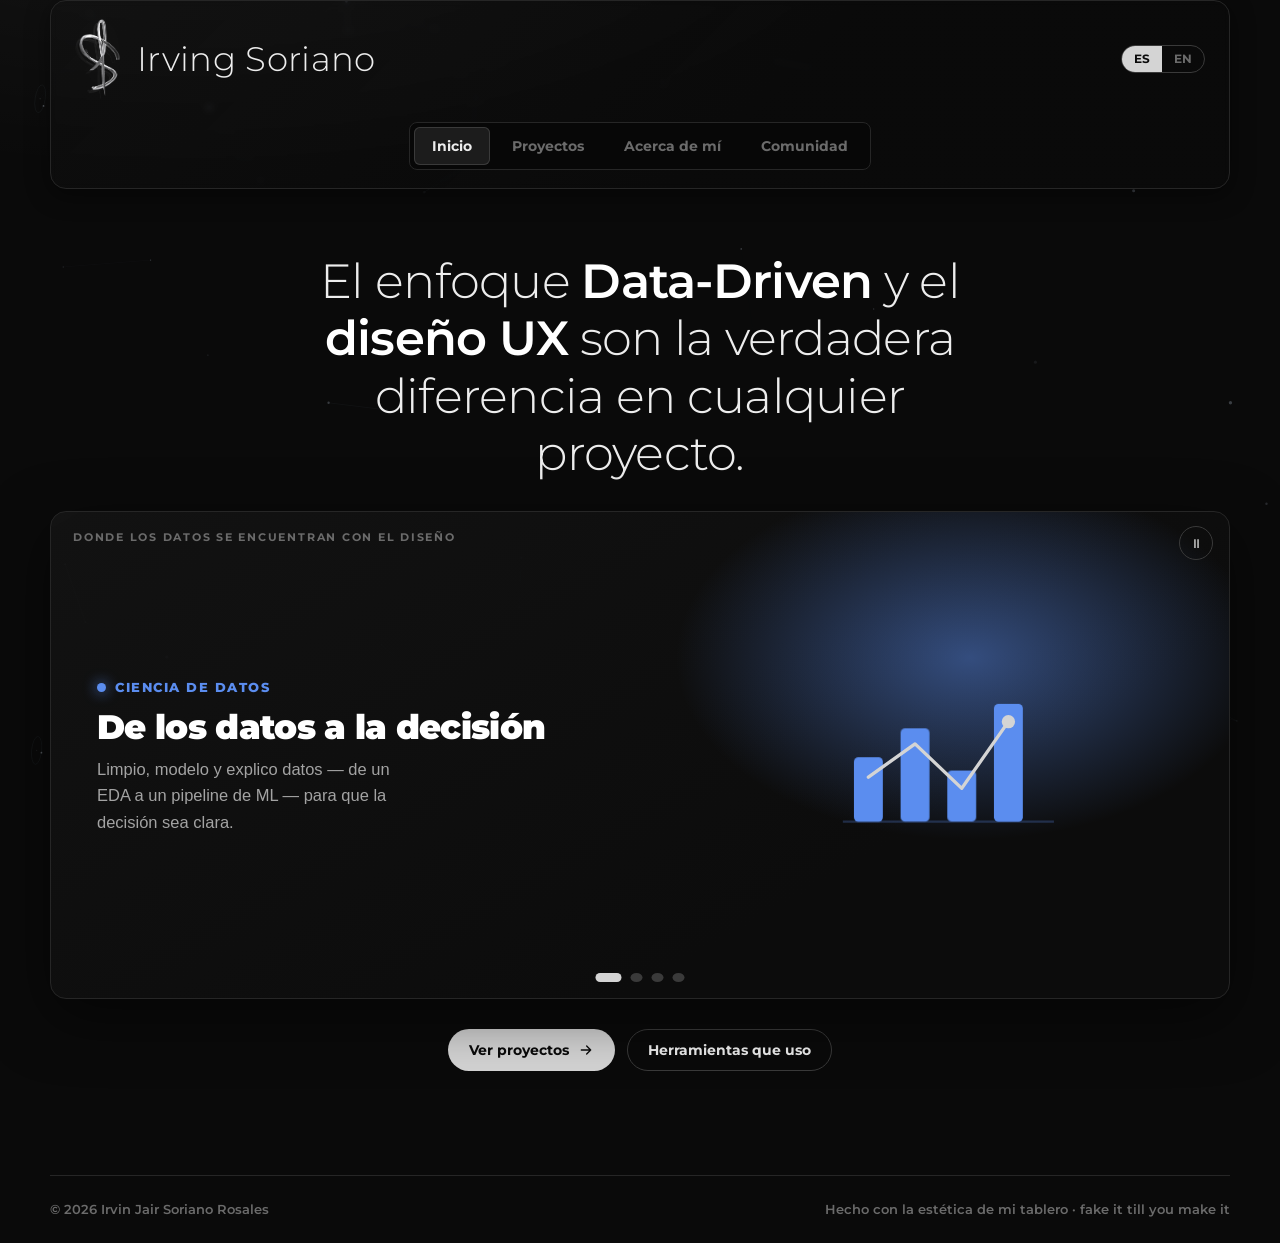
==== commit 3a49c1e7: "Ajustes de marca y contenido: Irving Soriano, Comunidad sin duplicados, EN en perfil - Header: el no" ====
--- a/index.html
+++ b/index.html
@@ -9,25 +9,25 @@
 <link rel="icon" type="image/png" sizes="256x256" href="assets/favicon.png">
 <link rel="apple-touch-icon" href="assets/apple-touch-icon.png">
 <link rel="preconnect" href="https://fonts.googleapis.com"><link rel="preconnect" href="https://fonts.gstatic.com" crossorigin>
-<link href="https://fonts.googleapis.com/css2?family=Montserrat:wght@500;600;700;800;900&display=swap" rel="stylesheet">
+<link href="https://fonts.googleapis.com/css2?family=Montserrat:wght@200;300;500;600;700;800;900&display=swap" rel="stylesheet">
 <link rel="stylesheet" href="css/sistema.css">
 <style>
 /* ---------- HERO ---------- */
-.hero{display:grid; gap:24px; padding:clamp(28px,5vw,56px) 0 18px}
-.hero .areas{display:flex; flex-wrap:wrap; gap:10px 18px}
-.hero .areas span{display:inline-flex; align-items:center; gap:8px; font:600 12px/1 var(--font-display); letter-spacing:.14em; text-transform:uppercase}
-.hero .areas i{width:7px; height:7px; border-radius:50%; background:currentColor}
-.hero h2{font-size:clamp(30px,6vw,62px); font-weight:900; color:#fff; letter-spacing:-.03em; max-width:17ch}
-.hero .cta{display:flex; flex-wrap:wrap; gap:12px; margin-top:4px}
+.hero{display:grid; gap:28px; padding:clamp(18px,3.5vw,40px) 0 14px; justify-items:center; text-align:center}
+.hero-tag{margin:0; max-width:22ch; font:300 clamp(25px,4.6vw,48px)/1.2 var(--font-display); color:var(--text-primary); letter-spacing:-.015em}
+.hero-tag b{font-weight:600; color:#fff}
+.hero .cta{display:flex; flex-wrap:wrap; gap:12px; margin-top:2px; justify-content:center}
 
 /* ---------- CARRUSEL Datos × Diseño ---------- */
-.stage{position:relative; border:1px solid var(--border-default); border-radius:var(--radius-xl);
-  background:linear-gradient(150deg, rgba(20,20,20,.9), #0C0C0C 70%); overflow:hidden; box-shadow:var(--shadow-card)}
+.stage{position:relative; width:100%; text-align:left; border:1px solid var(--border-default); border-radius:var(--radius-xl);
+  background:linear-gradient(150deg, rgba(20,20,20,.9), #0C0C0C 70%); overflow:hidden; box-shadow:0 18px 60px rgba(0,0,0,.5);
+  animation:stageIn .8s cubic-bezier(.2,.8,.2,1) both}
+@keyframes stageIn{from{opacity:0; transform:scale(.955) translateY(22px)} to{opacity:1; transform:none}}
 .stage .kick{position:absolute; top:18px; left:22px; z-index:3; font:700 11px var(--font-display);
   letter-spacing:.16em; text-transform:uppercase; color:var(--text-muted)}
 .stage .glow{position:absolute; inset:0; z-index:0; opacity:.5; pointer-events:none;
   background:radial-gradient(420px 260px at 78% 30%, var(--c,transparent), transparent 70%); transition:background .8s ease}
-.slides{position:relative; min-height:300px}
+.slides{position:relative; min-height:clamp(360px,54vh,540px)}
 .slide{position:absolute; inset:0; display:grid; grid-template-columns:1.1fr .9fr; align-items:center;
   gap:20px; padding:clamp(28px,4vw,46px); opacity:0; transform:translateY(14px) scale(.985);
   transition:opacity .7s ease, transform .7s ease; pointer-events:none}
@@ -75,12 +75,7 @@
 <main class="wrap page">
   <!-- HERO -->
   <section class="hero reveal">
-    <div class="areas">
-      <span style="color:var(--data)"><i></i><span data-i18n="a_data">Ciencia de Datos</span></span>
-      <span style="color:var(--ux)"><i></i>UX / UI</span>
-      <span style="color:var(--ai)"><i></i><span data-i18n="a_ai">AI Engineer · pronto</span></span>
-    </div>
-    <h2 data-i18n="hero_h">Construyo herramientas para pensar, estudiar y decidir mejor.</h2>
+    <p class="hero-tag" data-i18n="hero_tag">El enfoque <b>Data-Driven</b> y el <b>diseño UX</b> son la verdadera diferencia en cualquier proyecto.</p>
 
     <!-- carrusel -->
     <section class="stage" id="stage" aria-roledescription="carrusel" aria-label="Datos y diseño">
@@ -102,12 +97,10 @@
 <script>
 window.PAGINA = "inicio";
 window.I18N = {
-  es:{a_data:"Ciencia de Datos",a_ai:"AI Engineer · pronto",
-    hero_h:"Construyo herramientas para pensar, estudiar y decidir mejor.",
+  es:{hero_tag:"El enfoque <b>Data-Driven</b> y el <b>diseño UX</b> son la verdadera diferencia en cualquier proyecto.",
     kick:"Donde los datos se encuentran con el diseño",
     hero_c1:"Ver proyectos",hero_c2:"Herramientas que uso"},
-  en:{a_data:"Data Science",a_ai:"AI Engineer · soon",
-    hero_h:"I build tools to think, study and decide better.",
+  en:{hero_tag:"A <b>data-driven</b> approach and <b>UX design</b> are the real difference in any project.",
     kick:"Where data meets design",
     hero_c1:"See projects",hero_c2:"Tools I use"}
 };
--- a/css/sistema.css
+++ b/css/sistema.css
@@ -51,14 +51,14 @@
 }
 .brand{display:flex; align-items:center; gap:16px; min-width:0}
 .logo{width:46px; height:auto; display:block; filter:drop-shadow(0 0 14px rgba(255,255,255,.08))}
-.brand h1{font:800 clamp(22px,3.4vw,34px)/1 var(--font-display); color:var(--text-primary); letter-spacing:-.01em}
+.brand h1{font:300 clamp(22px,3.4vw,34px)/1 var(--font-display); color:var(--text-primary); letter-spacing:.01em}
 .brand .eyebrow{margin:0 0 7px}
 .brand .motto{margin:8px 0 0}
 .head-right{display:flex; align-items:center; gap:12px; justify-self:end}
 .lang{display:inline-flex; border:1px solid var(--border-strong); border-radius:99px; overflow:hidden}
 .lang button{padding:7px 12px; font:700 12px/1 var(--font-display); color:var(--text-muted)}
 .lang button[aria-pressed="true"]{background:var(--silver); color:#0A0A0A}
-.nav{grid-column:1/-1; display:flex}
+.nav{grid-column:1/-1; display:flex; justify-content:center}
 .seg2{display:flex; flex-wrap:wrap; gap:4px; padding:4px; background:var(--bg-input); border:1px solid var(--border-default); border-radius:var(--radius-md)}
 .seg2 a{
   height:38px; padding:0 18px; border-radius:var(--radius-sm); display:inline-flex; align-items:center; gap:8px;
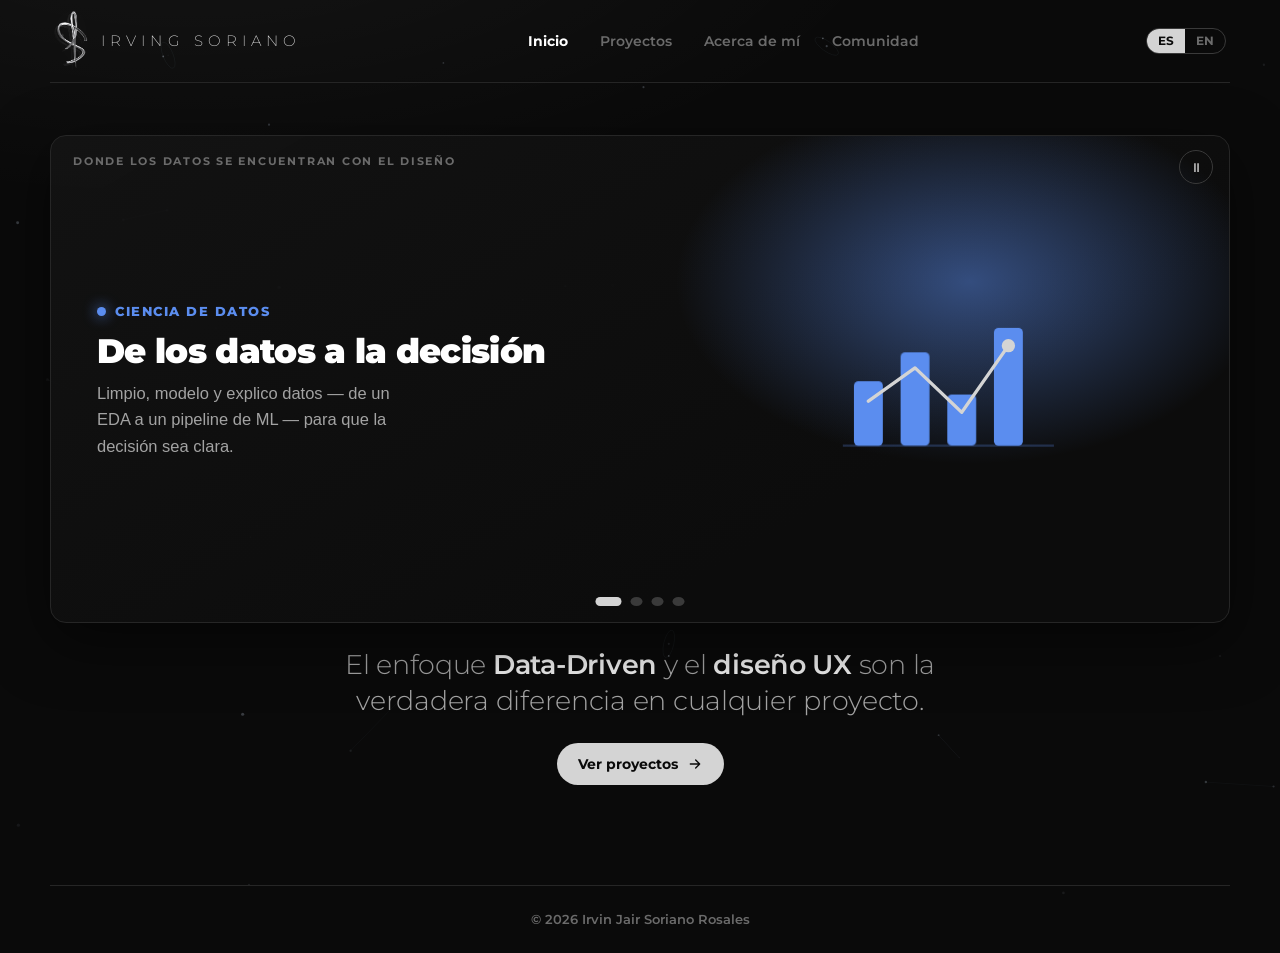
==== commit 34d517ee: "Header global nuevo + Inicio reordenado + footer limpio - Header: logo S + "IRVING SORIANO" (Montser" ====
--- a/index.html
+++ b/index.html
@@ -13,9 +13,9 @@
 <link rel="stylesheet" href="css/sistema.css">
 <style>
 /* ---------- HERO ---------- */
-.hero{display:grid; gap:28px; padding:clamp(18px,3.5vw,40px) 0 14px; justify-items:center; text-align:center}
-.hero-tag{margin:0; max-width:22ch; font:300 clamp(25px,4.6vw,48px)/1.2 var(--font-display); color:var(--text-primary); letter-spacing:-.015em}
-.hero-tag b{font-weight:600; color:#fff}
+.hero{display:grid; gap:22px; padding:clamp(14px,2.5vw,28px) 0 10px; justify-items:center; text-align:center}
+.hero-tag{margin:2px 0 0; max-width:34ch; font:300 clamp(17px,2.5vw,27px)/1.35 var(--font-display); color:var(--text-secondary); letter-spacing:-.01em}
+.hero-tag b{font-weight:600; color:var(--text-primary)}
 .hero .cta{display:flex; flex-wrap:wrap; gap:12px; margin-top:2px; justify-content:center}
 
 /* ---------- CARRUSEL Datos × Diseño ---------- */
@@ -75,9 +75,7 @@
 <main class="wrap page">
   <!-- HERO -->
   <section class="hero reveal">
-    <p class="hero-tag" data-i18n="hero_tag">El enfoque <b>Data-Driven</b> y el <b>diseño UX</b> son la verdadera diferencia en cualquier proyecto.</p>
-
-    <!-- carrusel -->
+    <!-- carrusel (protagonista) -->
     <section class="stage" id="stage" aria-roledescription="carrusel" aria-label="Datos y diseño">
       <span class="kick" data-i18n="kick">Donde los datos se encuentran con el diseño</span>
       <span class="glow" id="glow" aria-hidden="true"></span>
@@ -86,9 +84,10 @@
       <div class="dots" id="dots" role="tablist" aria-label="Elegir faceta"></div>
     </section>
 
+    <p class="hero-tag" data-i18n="hero_tag">El enfoque <b>Data-Driven</b> y el <b>diseño UX</b> son la verdadera diferencia en cualquier proyecto.</p>
+
     <div class="cta">
       <a class="btn primary" href="proyectos.html"><span data-i18n="hero_c1">Ver proyectos</span><svg viewBox="0 0 24 24"><path d="M5 12h14M13 6l6 6-6 6"/></svg></a>
-      <a class="btn ghost" href="herramientas.html"><span data-i18n="hero_c2">Herramientas que uso</span></a>
     </div>
   </section>
 </main>
--- a/css/sistema.css
+++ b/css/sistema.css
@@ -43,30 +43,26 @@
 
 /* ---------- HEADER / NAV (del tablero) ---------- */
 header.top{
-  display:grid; grid-template-columns:auto 1fr auto; gap:22px; align-items:center;
-  background:linear-gradient(135deg, rgba(22,22,22,.30), rgba(12,12,12,.16) 60%);
-  -webkit-backdrop-filter:blur(3px); backdrop-filter:blur(3px);
-  border:1px solid var(--border-default); border-radius:var(--radius-xl);
-  padding:18px 24px; box-shadow:var(--shadow-card);
+  display:flex; align-items:center; gap:clamp(16px,2.5vw,34px);
+  background:transparent; border:0; border-bottom:1px solid var(--border-default); border-radius:0;
+  box-shadow:none; -webkit-backdrop-filter:none; backdrop-filter:none; padding:11px 4px;
 }
-.brand{display:flex; align-items:center; gap:16px; min-width:0}
-.logo{width:46px; height:auto; display:block; filter:drop-shadow(0 0 14px rgba(255,255,255,.08))}
-.brand h1{font:300 clamp(22px,3.4vw,34px)/1 var(--font-display); color:var(--text-primary); letter-spacing:.01em}
-.brand .eyebrow{margin:0 0 7px}
-.brand .motto{margin:8px 0 0}
-.head-right{display:flex; align-items:center; gap:12px; justify-self:end}
-.lang{display:inline-flex; border:1px solid var(--border-strong); border-radius:99px; overflow:hidden}
-.lang button{padding:7px 12px; font:700 12px/1 var(--font-display); color:var(--text-muted)}
-.lang button[aria-pressed="true"]{background:var(--silver); color:#0A0A0A}
-.nav{grid-column:1/-1; display:flex; justify-content:center}
-.seg2{display:flex; flex-wrap:wrap; gap:4px; padding:4px; background:var(--bg-input); border:1px solid var(--border-default); border-radius:var(--radius-md)}
+.brand{display:flex; align-items:center; gap:13px; min-width:0; text-decoration:none; flex:0 0 auto}
+.logo{width:34px; height:auto; display:block; filter:drop-shadow(0 0 10px rgba(255,255,255,.08))}
+.wordmark{font:200 15px/1 var(--font-display); letter-spacing:.34em; text-transform:uppercase; color:var(--text-primary); white-space:nowrap}
+.nav{flex:1 1 auto; display:flex; justify-content:center; min-width:0}
+.seg2{display:flex; flex-wrap:wrap; justify-content:center; gap:clamp(14px,2.2vw,34px); padding:0; background:none; border:0; border-radius:0}
 .seg2 a{
-  height:38px; padding:0 18px; border-radius:var(--radius-sm); display:inline-flex; align-items:center; gap:8px;
-  font:700 13.5px var(--font-display); color:var(--text-muted); transition:var(--transition-base); white-space:nowrap;
+  height:auto; padding:6px 2px; border-radius:0; display:inline-flex; align-items:center;
+  font:600 14px var(--font-display); color:var(--text-muted); transition:color .18s; white-space:nowrap;
 }
 .seg2 a:hover{color:var(--text-primary)}
-.seg2 a[aria-current="page"]{background:var(--bg-surface-2); color:var(--text-primary); box-shadow:inset 0 0 0 1px var(--border-strong)}
-.burger{display:none; width:40px; height:40px; border:1px solid var(--border-strong); border-radius:var(--radius-sm); align-items:center; justify-content:center}
+.seg2 a[aria-current="page"]{background:none; box-shadow:none; color:#fff; font-weight:700}
+.head-right{display:flex; align-items:center; gap:10px; flex:0 0 auto}
+.lang{display:inline-flex; border:1px solid var(--border-strong); border-radius:99px; overflow:hidden}
+.lang button{padding:6px 11px; font:700 12px/1 var(--font-display); color:var(--text-muted)}
+.lang button[aria-pressed="true"]{background:var(--silver); color:#0A0A0A}
+.burger{display:none; width:38px; height:38px; border:1px solid var(--border-strong); border-radius:var(--radius-sm); align-items:center; justify-content:center}
 .burger svg{width:20px; height:20px; stroke:var(--text-primary); fill:none; stroke-width:2; stroke-linecap:round}
 
 /* ---------- BOTONES / CHIPS ---------- */
@@ -137,16 +133,18 @@
 .road-node .note{color:var(--text-muted); font-size:12.5px; margin-top:3px}
 
 /* ---------- footer ---------- */
-.foot{border-top:1px solid var(--border-default); margin-top:10px; padding:26px 0; display:flex; flex-wrap:wrap; gap:12px; justify-content:space-between; align-items:center; color:var(--text-muted); font:600 12.5px var(--font-display)}
+.foot{border-top:1px solid var(--border-default); margin-top:10px; padding:26px 0; display:flex; flex-wrap:wrap; gap:12px; justify-content:center; text-align:center; align-items:center; color:var(--text-muted); font:600 12.5px var(--font-display)}
 
 /* ---------- responsive ---------- */
 @media (max-width:860px){ .cards{grid-template-columns:1fr 1fr} }
+@media (max-width:760px){ .wordmark{display:none} }
 @media (max-width:640px){
-  header.top{grid-template-columns:auto 1fr; padding:16px}
-  .head-right{grid-column:1/-1; justify-self:start}
-  .nav .seg2{display:none; width:100%}
-  .nav .seg2.open{display:grid; grid-auto-flow:row}
-  .nav .seg2.open a{height:44px; justify-content:flex-start}
+  header.top{position:relative; flex-wrap:wrap; gap:12px 14px; padding:12px 4px}
+  .head-right{margin-left:auto}
+  .nav{order:3; flex-basis:100%}
+  .nav .seg2{display:none}
+  .nav .seg2.open{display:flex; flex-direction:column; gap:2px; width:100%; background:var(--bg-surface); border:1px solid var(--border-default); border-radius:var(--radius-md); padding:8px}
+  .nav .seg2.open a{height:44px; padding:0 12px; justify-content:flex-start}
   .burger{display:inline-flex}
   .cards{grid-template-columns:1fr}
 }
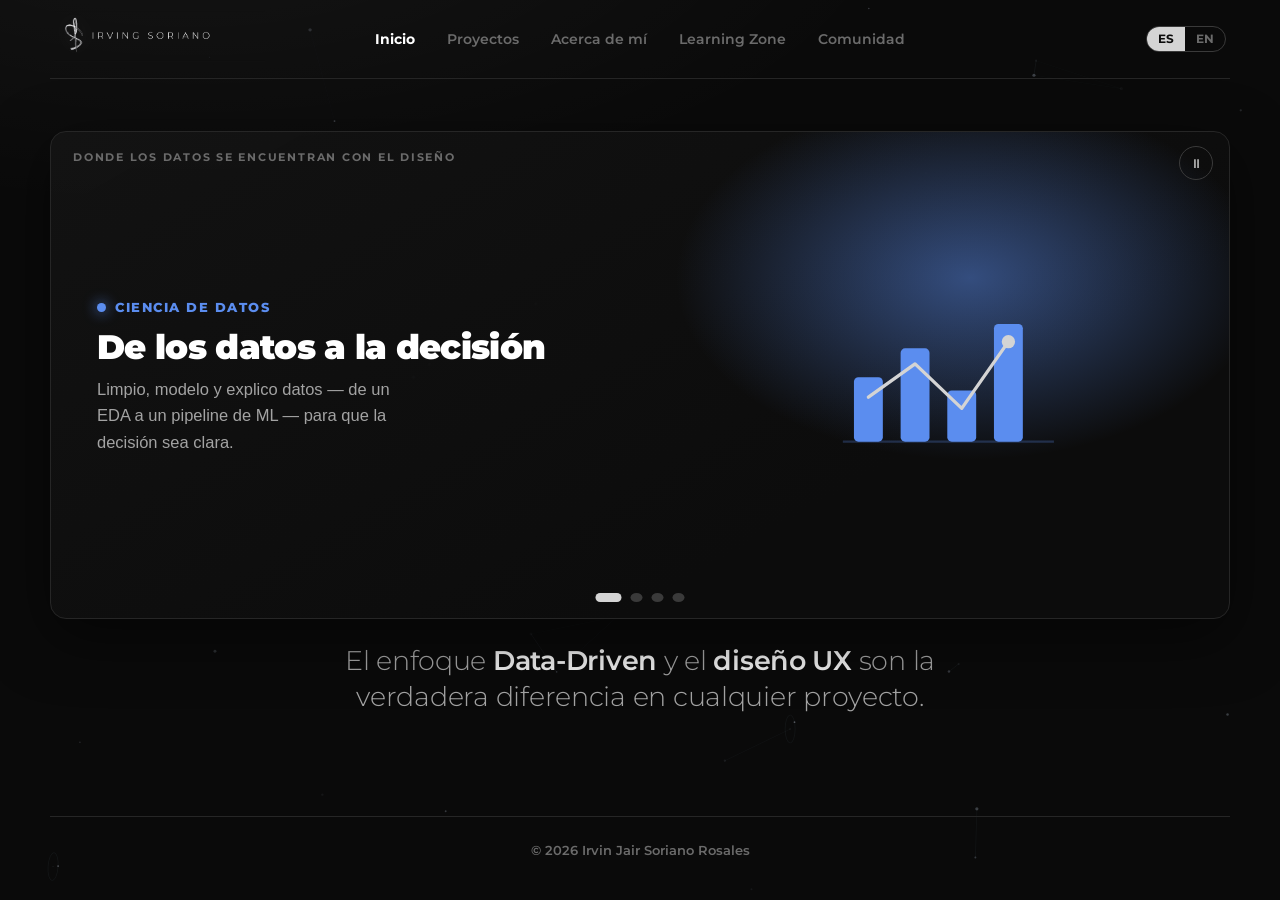
==== commit 5af075d8: "Ajustes: logo más grande, inicio sin CTA, perfil (foto/SUSVI/redes), filtros plegables - Header: log" ====
--- a/index.html
+++ b/index.html
@@ -85,10 +85,6 @@
     </section>
 
     <p class="hero-tag" data-i18n="hero_tag">El enfoque <b>Data-Driven</b> y el <b>diseño UX</b> son la verdadera diferencia en cualquier proyecto.</p>
-
-    <div class="cta">
-      <a class="btn primary" href="proyectos.html"><span data-i18n="hero_c1">Ver proyectos</span><svg viewBox="0 0 24 24"><path d="M5 12h14M13 6l6 6-6 6"/></svg></a>
-    </div>
   </section>
 </main>
 
--- a/css/sistema.css
+++ b/css/sistema.css
@@ -47,10 +47,9 @@
   background:transparent; border:0; border-bottom:1px solid var(--border-default); border-radius:0;
   box-shadow:none; -webkit-backdrop-filter:none; backdrop-filter:none; padding:11px 4px;
 }
-.brand{display:flex; align-items:center; gap:13px; min-width:0; text-decoration:none; flex:0 0 auto}
-.logo{width:34px; height:auto; display:block; filter:drop-shadow(0 0 10px rgba(255,255,255,.08))}
-.wordmark{font:200 15px/1 var(--font-display); letter-spacing:.34em; text-transform:uppercase; color:var(--text-primary); white-space:nowrap}
-.nav{flex:1 1 auto; display:flex; justify-content:center; min-width:0}
+.brand{display:flex; align-items:center; min-width:0; text-decoration:none; flex:1 1 0}
+.logo-full{height:56px; width:auto; display:block; filter:drop-shadow(0 0 10px rgba(255,255,255,.08))}
+.nav{flex:0 0 auto; display:flex; justify-content:center; min-width:0}
 .seg2{display:flex; flex-wrap:wrap; justify-content:center; gap:clamp(14px,2.2vw,34px); padding:0; background:none; border:0; border-radius:0}
 .seg2 a{
   height:auto; padding:6px 2px; border-radius:0; display:inline-flex; align-items:center;
@@ -58,7 +57,7 @@
 }
 .seg2 a:hover{color:var(--text-primary)}
 .seg2 a[aria-current="page"]{background:none; box-shadow:none; color:#fff; font-weight:700}
-.head-right{display:flex; align-items:center; gap:10px; flex:0 0 auto}
+.head-right{display:flex; align-items:center; gap:10px; flex:1 1 0; justify-content:flex-end}
 .lang{display:inline-flex; border:1px solid var(--border-strong); border-radius:99px; overflow:hidden}
 .lang button{padding:6px 11px; font:700 12px/1 var(--font-display); color:var(--text-muted)}
 .lang button[aria-pressed="true"]{background:var(--silver); color:#0A0A0A}
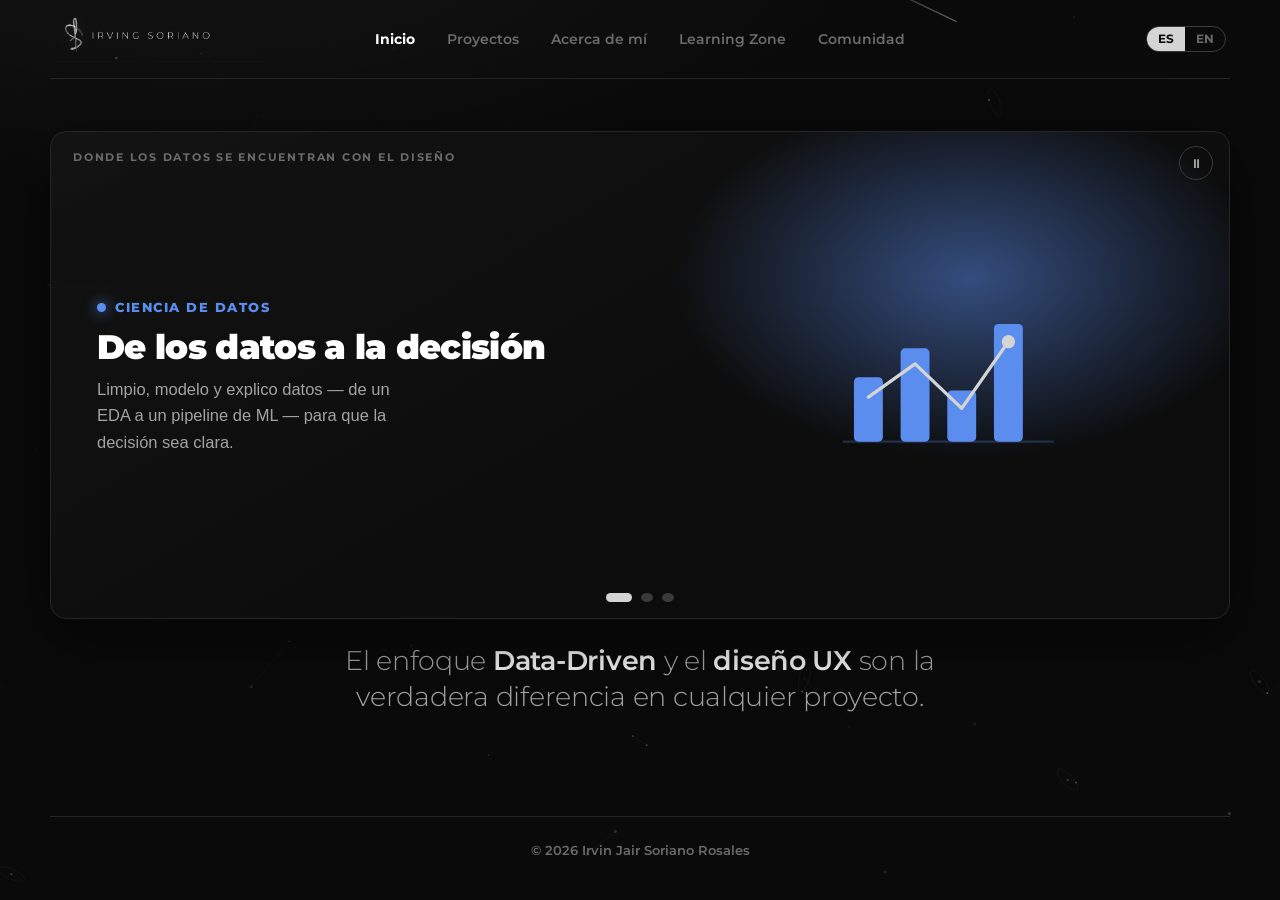
==== commit 6aa7642f: "Carrusel 3s + swipe, sin slide AI, nav Learning directo, perfil (AI fuera, redes centradas) - Carrus" ====
--- a/index.html
+++ b/index.html
@@ -21,7 +21,8 @@
 /* ---------- CARRUSEL Datos × Diseño ---------- */
 .stage{position:relative; width:100%; text-align:left; border:1px solid var(--border-default); border-radius:var(--radius-xl);
   background:linear-gradient(150deg, rgba(20,20,20,.9), #0C0C0C 70%); overflow:hidden; box-shadow:0 18px 60px rgba(0,0,0,.5);
-  animation:stageIn .8s cubic-bezier(.2,.8,.2,1) both}
+  animation:stageIn .8s cubic-bezier(.2,.8,.2,1) both; touch-action:pan-y; cursor:grab}
+.stage:active{cursor:grabbing}
 @keyframes stageIn{from{opacity:0; transform:scale(.955) translateY(22px)} to{opacity:1; transform:none}}
 .stage .kick{position:absolute; top:18px; left:22px; z-index:3; font:700 11px var(--font-display);
   letter-spacing:.16em; text-transform:uppercase; color:var(--text-muted)}
@@ -152,10 +153,7 @@
     en:{f:"UX / UI", h:"Design that explains itself", p:"Clear, inclusive, intentional interfaces. Less friction, less decision fatigue."}},
   {k:"cloud", c:"var(--cloud)",
     es:{f:"Nube & Datos", h:"De la idea al producto", p:"Llevo ideas de la nube al producto: AWS y Google Cloud, datos conectados y en vivo."},
-    en:{f:"Cloud & Data", h:"From idea to product", p:"I take ideas from the cloud to the product: AWS and Google Cloud, data connected and live."}},
-  {k:"ai", c:"var(--ai)",
-    es:{f:"AI Engineering · pronto", h:"Lo que viene", p:"El siguiente paso: construir con IA sobre todo lo anterior. En camino."},
-    en:{f:"AI Engineering · soon", h:"What's next", p:"The next step: building with AI on top of all the above. On the way."}}
+    en:{f:"Cloud & Data", h:"From idea to product", p:"I take ideas from the cloud to the product: AWS and Google Cloud, data connected and live."}}
 ];
 
 var idx=0, timer=null, paused=false;
@@ -187,7 +185,7 @@
   dots.forEach(function(el,n){ el.setAttribute("aria-pressed", n===idx); });
   document.getElementById("glow").style.setProperty("--c", CAR[idx].c);
 }
-function start(){ stop(); if(reduce||paused) return; timer=setInterval(function(){ show(idx+1); }, 4600); }
+function start(){ stop(); if(reduce||paused) return; timer=setInterval(function(){ show(idx+1); }, 3000); }
 function stop(){ if(timer){ clearInterval(timer); timer=null; } }
 
 document.getElementById("dots").addEventListener("click", function(e){
@@ -205,6 +203,16 @@
     ? '<path d="M8 5v14l11-7z"/>' : '<path d="M8 5h3v14H8zM13 5h3v14h-3z"/>';
   if(paused) stop(); else start();
 });
+/* deslizar con dedo o mouse para adelantar/retroceder */
+(function(){
+  var sx=null;
+  stage.addEventListener("pointerdown", function(e){ if(e.target.closest(".ctrl,.dots")) return; sx=e.clientX; });
+  stage.addEventListener("pointerup", function(e){
+    if(sx===null) return; var dx=e.clientX-sx; sx=null;
+    if(Math.abs(dx)>40){ show(idx+(dx<0?1:-1)); start(); }
+  });
+  stage.addEventListener("pointercancel", function(){ sx=null; });
+})();
 </script>
 <script src="js/sitio.js"></script>
 </body>
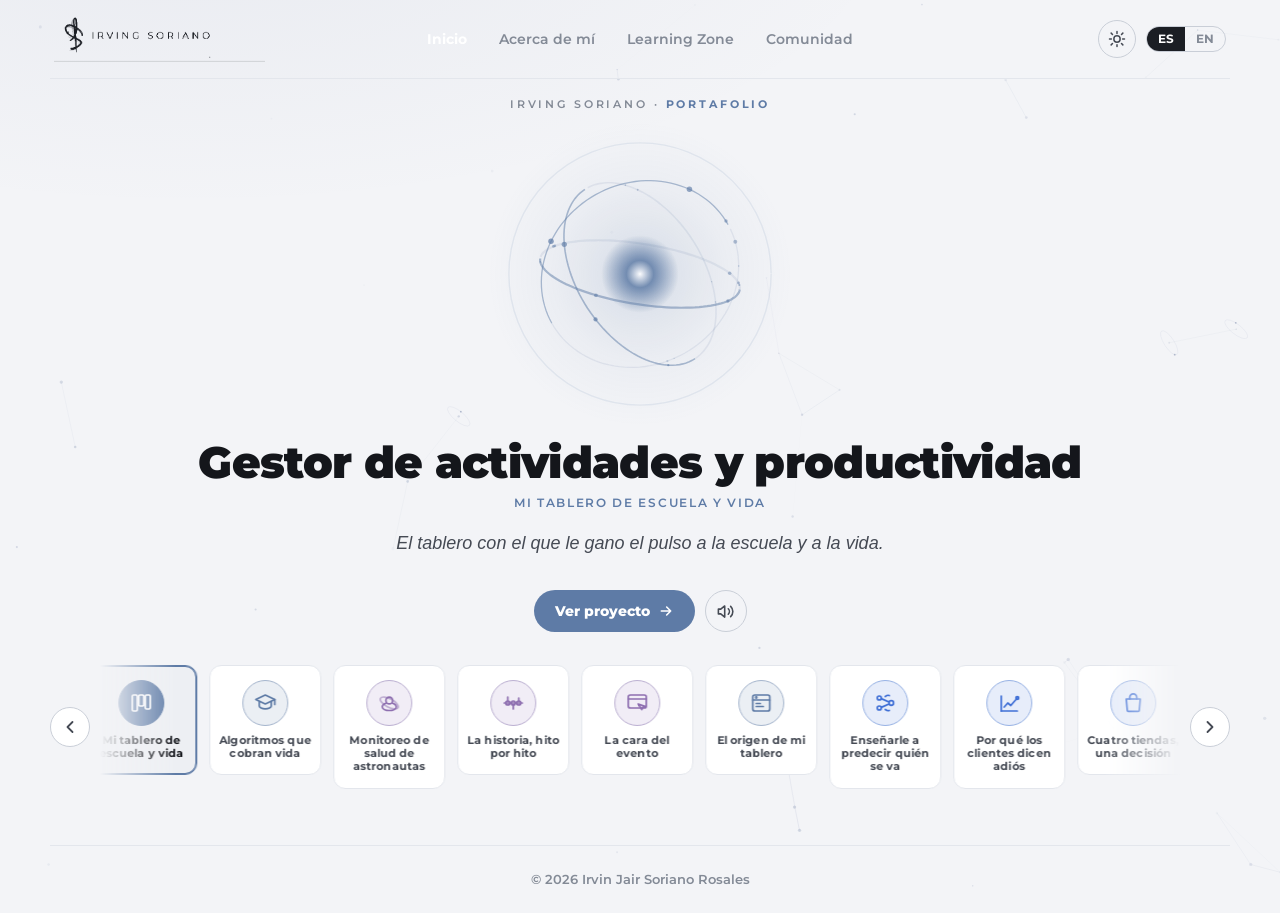
==== commit ff79b317: "Home Eivind: fusiona Inicio+Proyectos con identidad reactiva, menú infinito y voz - Identidad animad" ====
--- a/index.html
+++ b/index.html
@@ -2,218 +2,42 @@
 <html lang="es">
 <head>
 <meta charset="utf-8">
-<meta name="viewport" content="width=device-width, initial-scale=1">
-<title>Irvin Soriano · Ciencia de Datos, UX/UI & AI</title>
-<meta name="description" content="Portafolio de Irvin Soriano: donde los datos se encuentran con el diseño. Ciencia de datos, UX/UI y herramientas que construyo y uso todos los días.">
+<meta name="viewport" content="width=device-width, initial-scale=1, viewport-fit=cover">
+<title>Irving Soriano · Portafolio</title>
+<meta name="description" content="Portafolio de Irving Soriano — datos, diseño UX/UI y desarrollo. Conoce mis proyectos de la mano de Eivind.">
+<meta name="theme-color" content="#0A0A0A">
+<meta property="og:title" content="Irving Soriano · Portafolio">
+<meta property="og:description" content="Datos × Diseño. Explora mis proyectos con Eivind.">
+<meta property="og:type" content="website">
 <link rel="icon" type="image/png" sizes="32x32" href="assets/favicon-32.png">
 <link rel="icon" type="image/png" sizes="256x256" href="assets/favicon.png">
 <link rel="apple-touch-icon" href="assets/apple-touch-icon.png">
+<script>
+/* tema temprano: evita el parpadeo claro/oscuro antes de que cargue sitio.js */
+(function(){try{var t=localStorage.getItem("irvin.tema");if(t!=="claro"&&t!=="oscuro"){t=(window.matchMedia&&matchMedia("(prefers-color-scheme: light)").matches)?"claro":"oscuro";}document.documentElement.setAttribute("data-tema",t);}catch(e){document.documentElement.setAttribute("data-tema","oscuro");}})();
+</script>
 <link rel="preconnect" href="https://fonts.googleapis.com"><link rel="preconnect" href="https://fonts.gstatic.com" crossorigin>
-<link href="https://fonts.googleapis.com/css2?family=Montserrat:wght@200;300;500;600;700;800;900&display=swap" rel="stylesheet">
+<link href="https://fonts.googleapis.com/css2?family=Montserrat:ital,wght@0,300;0,500;0,600;0,700;0,800;0,900;1,500&display=swap" rel="stylesheet">
 <link rel="stylesheet" href="css/sistema.css">
-<style>
-/* ---------- HERO ---------- */
-.hero{display:grid; gap:22px; padding:clamp(14px,2.5vw,28px) 0 10px; justify-items:center; text-align:center}
-.hero-tag{margin:2px 0 0; max-width:34ch; font:300 clamp(17px,2.5vw,27px)/1.35 var(--font-display); color:var(--text-secondary); letter-spacing:-.01em}
-.hero-tag b{font-weight:600; color:var(--text-primary)}
-.hero .cta{display:flex; flex-wrap:wrap; gap:12px; margin-top:2px; justify-content:center}
-
-/* ---------- CARRUSEL Datos × Diseño ---------- */
-.stage{position:relative; width:100%; text-align:left; border:1px solid var(--border-default); border-radius:var(--radius-xl);
-  background:linear-gradient(150deg, rgba(20,20,20,.9), #0C0C0C 70%); overflow:hidden; box-shadow:0 18px 60px rgba(0,0,0,.5);
-  animation:stageIn .8s cubic-bezier(.2,.8,.2,1) both; touch-action:pan-y; cursor:grab}
-.stage:active{cursor:grabbing}
-@keyframes stageIn{from{opacity:0; transform:scale(.955) translateY(22px)} to{opacity:1; transform:none}}
-.stage .kick{position:absolute; top:18px; left:22px; z-index:3; font:700 11px var(--font-display);
-  letter-spacing:.16em; text-transform:uppercase; color:var(--text-muted)}
-.stage .glow{position:absolute; inset:0; z-index:0; opacity:.5; pointer-events:none;
-  background:radial-gradient(420px 260px at 78% 30%, var(--c,transparent), transparent 70%); transition:background .8s ease}
-.slides{position:relative; min-height:clamp(360px,54vh,540px)}
-.slide{position:absolute; inset:0; display:grid; grid-template-columns:1.1fr .9fr; align-items:center;
-  gap:20px; padding:clamp(28px,4vw,46px); opacity:0; transform:translateY(14px) scale(.985);
-  transition:opacity .7s ease, transform .7s ease; pointer-events:none}
-.slide.on{opacity:1; transform:none; pointer-events:auto}
-.slide .txt{z-index:2}
-.slide .facet{display:inline-flex; align-items:center; gap:9px; font:800 12.5px var(--font-display);
-  letter-spacing:.12em; text-transform:uppercase; color:var(--c); margin-bottom:14px}
-.slide .facet i{width:9px; height:9px; border-radius:50%; background:var(--c); box-shadow:0 0 14px var(--c)}
-.slide h3{font-size:clamp(22px,3.4vw,34px); font-weight:900; color:#fff; letter-spacing:-.02em; margin:0 0 10px}
-.slide p{font-size:clamp(14px,1.8vw,16.5px); color:var(--text-secondary); max-width:34ch; margin:0}
-.slide .viz{position:relative; height:200px; display:flex; align-items:center; justify-content:center}
-.slide .viz svg{width:100%; height:100%; overflow:visible}
-.stage .dots{position:absolute; bottom:16px; left:50%; transform:translateX(-50%); z-index:3; display:flex; gap:9px}
-.stage .dots button{width:9px; height:9px; border-radius:50%; background:var(--border-strong); transition:var(--transition-base)}
-.stage .dots button[aria-pressed="true"]{background:var(--silver); width:26px; border-radius:99px}
-.stage .ctrl{position:absolute; top:14px; right:16px; z-index:3; width:34px; height:34px; border-radius:50%;
-  border:1px solid var(--border-strong); display:flex; align-items:center; justify-content:center; color:var(--text-secondary)}
-.stage .ctrl svg{width:15px; height:15px; fill:currentColor}
-.stage .ctrl:hover{color:var(--text-primary); border-color:var(--silver)}
-
-/* motivos animados */
-@keyframes grow{from{transform:scaleY(.15)}to{transform:scaleY(1)}}
-@keyframes draw{to{stroke-dashoffset:0}}
-@keyframes pulse{0%,100%{opacity:.35}50%{opacity:1}}
-@keyframes drift{0%,100%{transform:translateY(0)}50%{transform:translateY(-8px)}}
-.slide.on .viz [data-anim="bar"]{transform-origin:bottom; animation:grow .9s cubic-bezier(.2,.8,.2,1) both}
-.slide.on .viz [data-anim="line"]{stroke-dasharray:340; stroke-dashoffset:340; animation:draw 1.3s .4s ease-out forwards}
-.slide.on .viz [data-anim="node"]{animation:pulse 2.4s ease-in-out infinite}
-.slide.on .viz [data-anim="float"]{animation:drift 4s ease-in-out infinite}
-
-@media (max-width:720px){
-  .slide{grid-template-columns:1fr; gap:6px; padding:56px 24px 40px}
-  .slide .viz{height:150px; order:-1}
-  .slides{min-height:360px}
-}
-@media (prefers-reduced-motion:reduce){
-  .slide{transition:none}
-  .slide.on .viz *{animation:none!important}
-}
-</style>
+<link rel="stylesheet" href="css/eivind.css">
 </head>
 <body>
 <canvas id="sky" aria-hidden="true"></canvas>
 
-<main class="wrap page">
-  <!-- HERO -->
-  <section class="hero reveal">
-    <!-- carrusel (protagonista) -->
-    <section class="stage" id="stage" aria-roledescription="carrusel" aria-label="Datos y diseño">
-      <span class="kick" data-i18n="kick">Donde los datos se encuentran con el diseño</span>
-      <span class="glow" id="glow" aria-hidden="true"></span>
-      <button class="ctrl" id="toggle" aria-label="Pausar"><svg id="toggleIcon" viewBox="0 0 24 24"><path d="M8 5h3v14H8zM13 5h3v14h-3z"/></svg></button>
-      <div class="slides" id="slides"></div>
-      <div class="dots" id="dots" role="tablist" aria-label="Elegir faceta"></div>
-    </section>
+<main id="eivMount" class="eiv"></main>
 
-    <p class="hero-tag" data-i18n="hero_tag">El enfoque <b>Data-Driven</b> y el <b>diseño UX</b> son la verdadera diferencia en cualquier proyecto.</p>
-  </section>
-</main>
+<!-- hoja de detalle del proyecto -->
+<div class="eiv-sheet" id="eivSheet" aria-hidden="true">
+  <div class="eiv-scrim"></div>
+  <aside class="eiv-panel" role="dialog" aria-modal="true" aria-label="Detalle del proyecto">
+    <div id="eivPanelInner"></div>
+  </aside>
+</div>
 
+<script>window.PAGINA="inicio";</script>
+<script src="js/proyectos-data.js"></script>
+<script src="js/eivind.js"></script>
+<script src="js/sitio.js"></script>
 <script src="js/fondo.js"></script>
-<script>
-window.PAGINA = "inicio";
-window.I18N = {
-  es:{hero_tag:"El enfoque <b>Data-Driven</b> y el <b>diseño UX</b> son la verdadera diferencia en cualquier proyecto.",
-    kick:"Donde los datos se encuentran con el diseño",
-    hero_c1:"Ver proyectos",hero_c2:"Herramientas que uso"},
-  en:{hero_tag:"A <b>data-driven</b> approach and <b>UX design</b> are the real difference in any project.",
-    kick:"Where data meets design",
-    hero_c1:"See projects",hero_c2:"Tools I use"}
-};
-
-/* ---- motivos SVG (data × diseño) ---- */
-var VIZ = {
-  data:'<svg viewBox="0 0 220 180" fill="none">'+
-    '<g stroke="var(--data)" stroke-width="2" opacity=".25"><line x1="20" y1="150" x2="210" y2="150"/></g>'+
-    '<g fill="var(--data)">'+
-      '<rect data-anim="bar" x="30"  y="92"  width="26" height="58" rx="4" style="animation-delay:.05s"/>'+
-      '<rect data-anim="bar" x="72"  y="66"  width="26" height="84" rx="4" style="animation-delay:.15s"/>'+
-      '<rect data-anim="bar" x="114" y="104" width="26" height="46" rx="4" style="animation-delay:.25s"/>'+
-      '<rect data-anim="bar" x="156" y="44"  width="26" height="106" rx="4" style="animation-delay:.35s"/>'+
-    '</g>'+
-    '<path data-anim="line" d="M43 110 L85 80 L127 120 L169 60" stroke="var(--silver)" stroke-width="3" stroke-linecap="round" stroke-linejoin="round" fill="none"/>'+
-    '<circle data-anim="node" cx="169" cy="60" r="6" fill="var(--silver)"/></svg>',
-  ux:'<svg viewBox="0 0 220 180" fill="none">'+
-    '<g data-anim="float">'+
-    '<rect x="34" y="30" width="152" height="120" rx="12" stroke="var(--ux)" stroke-width="2" opacity=".5"/>'+
-    '<rect data-anim="bar" x="50" y="46" width="120" height="16" rx="5" fill="var(--ux)" opacity=".9" style="animation-delay:.1s"/>'+
-    '<rect data-anim="bar" x="50" y="72" width="64" height="40" rx="6" fill="var(--ux)" opacity=".35" style="animation-delay:.2s"/>'+
-    '<rect data-anim="bar" x="122" y="72" width="48" height="40" rx="6" fill="var(--ux)" opacity=".35" style="animation-delay:.3s"/>'+
-    '<rect data-anim="bar" x="50" y="122" width="80" height="14" rx="5" fill="var(--silver)" opacity=".8" style="animation-delay:.4s"/>'+
-    '</g>'+
-    '<circle data-anim="node" cx="150" cy="129" r="7" fill="var(--ux)"/></svg>',
-  cloud:'<svg viewBox="0 0 220 180" fill="none">'+
-    '<g stroke="var(--cloud)" stroke-width="2" opacity=".4">'+
-      '<line data-anim="line" x1="40" y1="90" x2="110" y2="50"/><line data-anim="line" x1="40" y1="90" x2="110" y2="130"/>'+
-      '<line data-anim="line" x1="110" y1="50" x2="180" y2="90"/><line data-anim="line" x1="110" y1="130" x2="180" y2="90"/>'+
-      '<line data-anim="line" x1="110" y1="50" x2="110" y2="130"/></g>'+
-    '<g data-anim="float">'+
-      '<circle data-anim="node" cx="40" cy="90" r="10" fill="var(--cloud)"/>'+
-      '<circle data-anim="node" cx="110" cy="50" r="12" fill="var(--silver)" style="animation-delay:.3s"/>'+
-      '<circle data-anim="node" cx="110" cy="130" r="9" fill="var(--cloud)" style="animation-delay:.6s"/>'+
-      '<circle data-anim="node" cx="180" cy="90" r="11" fill="var(--cloud)" style="animation-delay:.9s"/>'+
-    '</g></svg>',
-  ai:'<svg viewBox="0 0 220 180" fill="none">'+
-    '<g stroke="var(--ai)" stroke-width="1.6" opacity=".35">'+
-      '<line x1="45" y1="55" x2="110" y2="45"/><line x1="45" y1="55" x2="110" y2="90"/><line x1="45" y1="55" x2="110" y2="135"/>'+
-      '<line x1="45" y1="125" x2="110" y2="45"/><line x1="45" y1="125" x2="110" y2="90"/><line x1="45" y1="125" x2="110" y2="135"/>'+
-      '<line x1="110" y1="45" x2="180" y2="90"/><line x1="110" y1="90" x2="180" y2="90"/><line x1="110" y1="135" x2="180" y2="90"/></g>'+
-    '<g fill="var(--ai)">'+
-      '<circle data-anim="node" cx="45" cy="55" r="8"/><circle data-anim="node" cx="45" cy="125" r="8" style="animation-delay:.3s"/>'+
-      '<circle data-anim="node" cx="110" cy="45" r="7" style="animation-delay:.5s"/><circle data-anim="node" cx="110" cy="90" r="7" style="animation-delay:.7s"/>'+
-      '<circle data-anim="node" cx="110" cy="135" r="7" style="animation-delay:.9s"/>'+
-      '<circle data-anim="node" cx="180" cy="90" r="10" fill="var(--silver)" style="animation-delay:1.1s"/></g></svg>'
-};
-var CAR = [
-  {k:"data", c:"var(--data)",
-    es:{f:"Ciencia de Datos", h:"De los datos a la decisión", p:"Limpio, modelo y explico datos — de un EDA a un pipeline de ML — para que la decisión sea clara."},
-    en:{f:"Data Science", h:"From data to decision", p:"I clean, model and explain data — from an EDA to an ML pipeline — so the decision is clear."}},
-  {k:"ux", c:"var(--ux)",
-    es:{f:"UX / UI", h:"Diseño que se entiende solo", p:"Interfaces claras, inclusivas y con intención. Menos fricción, menos fatiga de decisión."},
-    en:{f:"UX / UI", h:"Design that explains itself", p:"Clear, inclusive, intentional interfaces. Less friction, less decision fatigue."}},
-  {k:"cloud", c:"var(--cloud)",
-    es:{f:"Nube & Datos", h:"De la idea al producto", p:"Llevo ideas de la nube al producto: AWS y Google Cloud, datos conectados y en vivo."},
-    en:{f:"Cloud & Data", h:"From idea to product", p:"I take ideas from the cloud to the product: AWS and Google Cloud, data connected and live."}}
-];
-
-var idx=0, timer=null, paused=false;
-var reduce = window.matchMedia && window.matchMedia("(prefers-reduced-motion:reduce)").matches;
-
-window.render = function(lang){
-  var slides=document.getElementById("slides"), dots=document.getElementById("dots"), glow=document.getElementById("glow");
-  slides.innerHTML = CAR.map(function(s,i){
-    var t=s[lang]||s.es;
-    return '<article class="slide'+(i===0?' on':'')+'" style="--c:'+s.c+'" role="tabpanel" aria-hidden="'+(i!==0)+'">'+
-      '<div class="txt"><span class="facet"><i></i>'+t.f+'</span>'+
-      '<h3>'+t.h+'</h3><p>'+t.p+'</p></div>'+
-      '<div class="viz" aria-hidden="true">'+VIZ[s.k]+'</div></article>';
-  }).join("");
-  dots.innerHTML = CAR.map(function(s,i){
-    var t=s[lang]||s.es;
-    return '<button role="tab" data-i="'+i+'" aria-pressed="'+(i===0)+'" aria-label="'+t.f+'"></button>';
-  }).join("");
-  glow.style.setProperty("--c", CAR[0].c);
-  idx=0;
-  if(!reduce) start();
-};
-
-function show(i){
-  var slides=document.querySelectorAll("#slides .slide"), dots=document.querySelectorAll("#dots button");
-  if(!slides.length) return;
-  idx=(i+slides.length)%slides.length;
-  slides.forEach(function(el,n){ el.classList.toggle("on", n===idx); el.setAttribute("aria-hidden", n!==idx); });
-  dots.forEach(function(el,n){ el.setAttribute("aria-pressed", n===idx); });
-  document.getElementById("glow").style.setProperty("--c", CAR[idx].c);
-}
-function start(){ stop(); if(reduce||paused) return; timer=setInterval(function(){ show(idx+1); }, 3000); }
-function stop(){ if(timer){ clearInterval(timer); timer=null; } }
-
-document.getElementById("dots").addEventListener("click", function(e){
-  var b=e.target.closest("[data-i]"); if(!b) return; show(+b.dataset.i); start();
-});
-var stage=document.getElementById("stage");
-stage.addEventListener("mouseenter", stop);
-stage.addEventListener("mouseleave", function(){ if(!paused) start(); });
-stage.addEventListener("focusin", stop);
-stage.addEventListener("focusout", function(){ if(!paused) start(); });
-document.getElementById("toggle").addEventListener("click", function(){
-  paused=!paused;
-  this.setAttribute("aria-label", paused?"Reproducir":"Pausar");
-  document.getElementById("toggleIcon").innerHTML = paused
-    ? '<path d="M8 5v14l11-7z"/>' : '<path d="M8 5h3v14H8zM13 5h3v14h-3z"/>';
-  if(paused) stop(); else start();
-});
-/* deslizar con dedo o mouse para adelantar/retroceder */
-(function(){
-  var sx=null;
-  stage.addEventListener("pointerdown", function(e){ if(e.target.closest(".ctrl,.dots")) return; sx=e.clientX; });
-  stage.addEventListener("pointerup", function(e){
-    if(sx===null) return; var dx=e.clientX-sx; sx=null;
-    if(Math.abs(dx)>40){ show(idx+(dx<0?1:-1)); start(); }
-  });
-  stage.addEventListener("pointercancel", function(){ sx=null; });
-})();
-</script>
-<script src="js/sitio.js"></script>
 </body>
 </html>
--- a/css/sistema.css
+++ b/css/sistema.css
@@ -6,7 +6,8 @@
   --bg-base:#0A0A0A; --bg-surface:#141414; --bg-surface-2:#1C1C1C; --bg-lane:#0F0F0F; --bg-input:#070707;
   --border-default:#262626; --border-strong:#3A3A3A;
   --text-primary:#EDEDED; --text-secondary:#A3A3A3; --text-muted:#6B6B6B;
-  --silver:#D4D4D4; --silver-dim:rgba(212,212,212,.10);
+  --silver:#D4D4D4; --silver-dim:rgba(212,212,212,.10); --on-silver:#0A0A0A;
+  --glow:rgba(255,255,255,.045); --glow-2:rgba(212,212,212,.18);
   --color-error:#E5484D; --color-warn:#E2A336; --color-ok:#7FB89A; --color-link:#9DB4CF;
   /* áreas (de la paleta del tablero) */
   --data:#5B8DEF; --ux:#B79CC9; --web:#7FB89A; --ai:#E2A336; --foto:#D9928B; --tool:#9DB4CF; --cloud:#CDB08A;
@@ -16,6 +17,17 @@
   --shadow-card:0 6px 24px rgba(0,0,0,.45);
   --transition-base:all 180ms ease-out;
   color-scheme:dark;
+}
+/* ---------- TEMA CLARO ---------- */
+:root[data-tema="claro"]{
+  --bg-base:#F3F4F7; --bg-surface:#FFFFFF; --bg-surface-2:#EDEFF3; --bg-lane:#F8F9FB; --bg-input:#FFFFFF;
+  --border-default:#E3E6EC; --border-strong:#C9CED7;
+  --text-primary:#14161B; --text-secondary:#454A54; --text-muted:#838a96;
+  --silver:#1B1E24; --silver-dim:rgba(27,30,36,.08); --on-silver:#FFFFFF;
+  --glow:rgba(70,90,140,.06); --glow-2:rgba(27,30,36,.16);
+  --data:#3F6FD6; --ux:#8E6FB0; --web:#4F9E78; --ai:#C2851F; --foto:#C76B63; --tool:#5E7BA6; --cloud:#A98943;
+  --shadow-card:0 10px 30px rgba(20,30,60,.10);
+  color-scheme:light;
 }
 *{box-sizing:border-box}
 *::selection{background:rgba(212,212,212,.22);color:#fff}
@@ -28,7 +40,8 @@
   overflow-x:hidden;
   padding-left:max(16px,env(safe-area-inset-left,0px));
   padding-right:max(16px,env(safe-area-inset-right,0px));
-  background:radial-gradient(1200px 500px at 15% -10%, rgba(255,255,255,.045), transparent 60%), var(--bg-base);
+  background:radial-gradient(1200px 500px at 15% -10%, var(--glow), transparent 60%), var(--bg-base);
+  transition:background .3s ease, color .3s ease;
 }
 h1,h2,h3,h4{font-family:var(--font-display); color:var(--text-primary); line-height:1.08; letter-spacing:-.01em; margin:0; font-weight:800}
 a{color:inherit; text-decoration:none}
@@ -60,20 +73,27 @@
 .head-right{display:flex; align-items:center; gap:10px; flex:1 1 0; justify-content:flex-end}
 .lang{display:inline-flex; border:1px solid var(--border-strong); border-radius:99px; overflow:hidden}
 .lang button{padding:6px 11px; font:700 12px/1 var(--font-display); color:var(--text-muted)}
-.lang button[aria-pressed="true"]{background:var(--silver); color:#0A0A0A}
+.lang button[aria-pressed="true"]{background:var(--silver); color:var(--on-silver)}
 .burger{display:none; width:38px; height:38px; border:1px solid var(--border-strong); border-radius:var(--radius-sm); align-items:center; justify-content:center}
 .burger svg{width:20px; height:20px; stroke:var(--text-primary); fill:none; stroke-width:2; stroke-linecap:round}
+.theme-tog{width:38px; height:38px; border:1px solid var(--border-strong); border-radius:99px; display:inline-flex; align-items:center; justify-content:center; color:var(--text-secondary); transition:var(--transition-base)}
+.theme-tog:hover{border-color:var(--silver); color:var(--text-primary); background:var(--bg-surface-2)}
+.theme-tog svg{width:18px; height:18px; stroke:currentColor; fill:none; stroke-width:2; stroke-linecap:round; stroke-linejoin:round}
+.theme-tog .ico-sun{display:none}
+.theme-tog .ico-moon{display:block}
+:root[data-tema="claro"] .theme-tog .ico-sun{display:block}
+:root[data-tema="claro"] .theme-tog .ico-moon{display:none}
 
 /* ---------- BOTONES / CHIPS ---------- */
 .btn{display:inline-flex; align-items:center; gap:9px; height:42px; padding:0 20px; border-radius:99px; font:700 14px var(--font-display); border:1px solid transparent; transition:var(--transition-base); white-space:nowrap}
 .btn svg{width:16px; height:16px; stroke:currentColor; fill:none; stroke-width:2; stroke-linecap:round; stroke-linejoin:round}
-.btn.primary{background:var(--silver); color:#0A0A0A}
+.btn.primary{background:var(--silver); color:var(--on-silver)}
 .btn.primary:hover{background:#fff; transform:translateY(-1px); box-shadow:0 10px 28px rgba(212,212,212,.18)}
 .btn.ghost{background:transparent; color:var(--text-primary); border-color:var(--border-strong)}
 .btn.ghost:hover{border-color:var(--silver); background:var(--bg-surface-2)}
 .chip{display:inline-flex; align-items:center; gap:8px; height:38px; padding:0 15px; border-radius:99px; border:1px solid var(--border-strong); font:700 13px var(--font-display); color:var(--text-primary); transition:var(--transition-base)}
 .chip:hover{border-color:var(--c,var(--silver)); background:color-mix(in oklab, var(--c,var(--silver)) 10%, transparent)}
-.chip.solid{background:var(--c,var(--silver)); border-color:var(--c,var(--silver)); color:#0A0A0A}
+.chip.solid{background:var(--c,var(--silver)); border-color:var(--c,var(--silver)); color:var(--on-silver)}
 .chip svg{width:15px; height:15px; stroke:currentColor; fill:none; stroke-width:2; stroke-linecap:round; stroke-linejoin:round}
 
 /* ---------- SECCIONES / PANELES ---------- */
@@ -117,7 +137,7 @@
 /* ---------- filtros (seg tipo tablero) ---------- */
 .filters{display:flex; flex-wrap:wrap; gap:8px}
 .filters button{height:36px; padding:0 15px; border-radius:99px; border:1px solid var(--border-default); background:var(--bg-surface); font:700 12.5px var(--font-display); color:var(--text-secondary); transition:var(--transition-base)}
-.filters button[aria-pressed="true"]{border-color:var(--text-primary); background:var(--text-primary); color:#0A0A0A}
+.filters button[aria-pressed="true"]{border-color:var(--text-primary); background:var(--text-primary); color:var(--bg-base)}
 .filters button:hover:not([aria-pressed="true"]){border-color:var(--border-strong); color:var(--text-primary)}
 
 /* ---------- camino / road (firma del tablero) ---------- */
--- a/css/eivind.css
+++ b/css/eivind.css
@@ -0,0 +1,119 @@
+/* ============================================================
+   Home "Eivind" — identidad reactiva + menú infinito + detalle.
+   Usa los tokens de sistema.css; funciona en tema claro y oscuro.
+   ============================================================ */
+.eiv{position:relative; z-index:1; min-height:calc(100vh - 150px); display:flex; flex-direction:column; justify-content:center; gap:clamp(18px,3vh,40px); padding:18px 0 40px}
+
+/* ----- escenario / identidad ----- */
+.eiv-stage{display:flex; flex-direction:column; align-items:center; text-align:center; gap:10px}
+.eiv-kicker{font:600 11px/1.3 var(--font-display); letter-spacing:.26em; text-transform:uppercase; color:var(--text-muted); margin:0}
+.eiv-kicker b{color:var(--acc,var(--silver)); font-weight:700; transition:color .5s}
+.eiv-core{position:relative; width:clamp(230px,34vh,330px); height:clamp(230px,34vh,330px); display:grid; place-items:center; cursor:pointer; touch-action:manipulation}
+.eiv-core canvas{position:absolute; inset:0; width:100%; height:100%}
+.eiv-core:focus-visible{outline:none}
+.eiv-core:focus-visible::after{content:""; position:absolute; inset:6%; border-radius:50%; outline:2px solid var(--acc,var(--silver)); outline-offset:6px}
+.eiv-hint{position:absolute; bottom:-2px; left:50%; transform:translateX(-50%); font:600 10.5px var(--font-display); letter-spacing:.12em; text-transform:uppercase; color:var(--text-muted); opacity:.0; transition:opacity .3s; pointer-events:none; white-space:nowrap}
+.eiv-core:hover .eiv-hint{opacity:.75}
+
+.eiv-name{font-size:clamp(26px,4.4vw,44px); font-weight:900; color:var(--text-primary); margin:2px 0 0; letter-spacing:-.015em; line-height:1.05; transition:color .4s}
+.eiv-sub{font:600 12px var(--font-display); letter-spacing:.14em; text-transform:uppercase; color:var(--acc,var(--text-muted)); margin:0; transition:color .5s; min-height:16px}
+.eiv-phrase{font-size:clamp(15px,2vw,18px); color:var(--text-secondary); max-width:52ch; margin:8px auto 0; min-height:2.6em; font-style:italic; opacity:0; transform:translateY(6px); transition:opacity .4s, transform .4s}
+.eiv-phrase.show{opacity:1; transform:none}
+
+.eiv-cta{display:flex; align-items:center; justify-content:center; gap:10px; margin-top:4px; flex-wrap:wrap}
+.eiv-open{display:inline-flex; align-items:center; gap:8px; height:42px; padding:0 20px; border-radius:99px; background:var(--acc,var(--silver)); color:var(--on-silver); font:800 13.5px var(--font-display); border:1px solid transparent; transition:transform .15s, box-shadow .2s, background .4s}
+.eiv-open:hover{transform:translateY(-1px); box-shadow:0 10px 26px color-mix(in oklab, var(--acc,var(--silver)) 40%, transparent)}
+.eiv-open svg{width:16px; height:16px; stroke:currentColor; fill:none; stroke-width:2.4; stroke-linecap:round; stroke-linejoin:round}
+.eiv-voice{width:42px; height:42px; border-radius:99px; border:1px solid var(--border-strong); color:var(--text-secondary); display:inline-flex; align-items:center; justify-content:center; transition:var(--transition-base)}
+.eiv-voice:hover{border-color:var(--acc,var(--silver)); color:var(--text-primary)}
+.eiv-voice svg{width:19px; height:19px; stroke:currentColor; fill:none; stroke-width:2; stroke-linecap:round; stroke-linejoin:round}
+.eiv-voice .on-mute{display:none}
+.eiv-voice[aria-pressed="false"] .on-live{display:none}
+.eiv-voice[aria-pressed="false"] .on-mute{display:block}
+
+/* ----- menú infinito ----- */
+.eiv-menu{display:flex; align-items:center; gap:10px; max-width:1180px; margin:0 auto; width:100%}
+.eiv-arrow{flex:0 0 auto; width:40px; height:40px; border-radius:99px; border:1px solid var(--border-strong); background:var(--bg-surface); color:var(--text-secondary); display:inline-flex; align-items:center; justify-content:center; transition:var(--transition-base)}
+.eiv-arrow:hover{border-color:var(--silver); color:var(--text-primary); background:var(--bg-surface-2)}
+.eiv-arrow svg{width:20px; height:20px; stroke:currentColor; fill:none; stroke-width:2.2; stroke-linecap:round; stroke-linejoin:round}
+.eiv-track-wrap{position:relative; flex:1 1 auto; overflow:hidden; -webkit-mask-image:linear-gradient(90deg,transparent,#000 7%,#000 93%,transparent); mask-image:linear-gradient(90deg,transparent,#000 7%,#000 93%,transparent)}
+.eiv-track{display:flex; gap:12px; list-style:none; margin:0; padding:6px 0; will-change:transform; cursor:grab}
+.eiv-track.drag{cursor:grabbing}
+.eiv-item{flex:0 0 auto}
+.eiv-chip{display:flex; flex-direction:column; align-items:center; gap:8px; width:112px; padding:14px 8px; border-radius:var(--radius-lg); border:1px solid var(--border-default); background:var(--bg-surface); transition:transform .18s ease, border-color .18s, background .18s; text-align:center}
+.eiv-chip:hover{transform:translateY(-3px); border-color:var(--c,var(--silver)); background:var(--bg-surface-2)}
+.eiv-chip .ic{width:46px; height:46px; border-radius:50%; display:grid; place-items:center; border:1px solid color-mix(in oklab, var(--c,var(--silver)) 45%, var(--border-default)); background:color-mix(in oklab, var(--c,var(--silver)) 12%, transparent); transition:border-color .18s, background .18s}
+.eiv-chip .ic svg{width:24px; height:24px; stroke:var(--c,var(--text-primary)); fill:none; stroke-width:1.7; stroke-linecap:round; stroke-linejoin:round}
+.eiv-chip .nm{font:700 11px/1.2 var(--font-display); color:var(--text-secondary); letter-spacing:.01em}
+.eiv-chip[aria-current="true"]{border-color:var(--c,var(--silver)); background:var(--bg-surface-2); box-shadow:0 0 0 1px var(--c,var(--silver)) inset}
+.eiv-chip[aria-current="true"] .ic{background:var(--c,var(--silver)); border-color:var(--c,var(--silver))}
+.eiv-chip[aria-current="true"] .ic svg{stroke:var(--on-silver)}
+.eiv-chip[aria-current="true"] .nm{color:var(--text-primary)}
+
+/* ----- hoja de detalle ----- */
+.eiv-sheet{position:fixed; inset:0; z-index:60; display:flex; justify-content:flex-end; opacity:0; pointer-events:none; transition:opacity .28s}
+.eiv-sheet.open{opacity:1; pointer-events:auto}
+.eiv-scrim{position:absolute; inset:0; background:rgba(5,6,10,.58); -webkit-backdrop-filter:blur(3px); backdrop-filter:blur(3px)}
+:root[data-tema="claro"] .eiv-scrim{background:rgba(30,40,70,.30)}
+.eiv-panel{position:relative; width:min(680px,94vw); max-height:100vh; overflow-y:auto; background:var(--bg-surface); border-left:1px solid var(--border-default); box-shadow:-20px 0 60px rgba(0,0,0,.4); transform:translateX(40px); transition:transform .32s cubic-bezier(.2,.7,.2,1); padding:0}
+.eiv-sheet.open .eiv-panel{transform:none}
+.eiv-ph{position:relative; padding:26px clamp(20px,4vw,38px) 20px; border-bottom:1px solid var(--border-default); overflow:hidden}
+.eiv-ph::before{content:""; position:absolute; inset:0 0 auto 0; height:4px; background:var(--c,var(--silver))}
+.eiv-ph::after{content:""; position:absolute; right:-60px; top:-60px; width:220px; height:220px; border-radius:50%; background:radial-gradient(circle, color-mix(in oklab, var(--c,var(--silver)) 22%, transparent), transparent 70%); pointer-events:none}
+.eiv-close{position:absolute; top:16px; right:16px; width:38px; height:38px; border-radius:99px; border:1px solid var(--border-strong); background:var(--bg-surface); color:var(--text-secondary); display:grid; place-items:center; transition:var(--transition-base); z-index:2}
+.eiv-close:hover{color:var(--text-primary); border-color:var(--silver); background:var(--bg-surface-2)}
+.eiv-close svg{width:18px; height:18px; stroke:currentColor; fill:none; stroke-width:2.2; stroke-linecap:round}
+.eiv-area{display:inline-flex; align-items:center; gap:7px; font:700 10.5px var(--font-display); letter-spacing:.14em; text-transform:uppercase; color:var(--c,var(--silver))}
+.eiv-area .dot{width:8px; height:8px; border-radius:50%; background:var(--c,var(--silver))}
+.eiv-ph h2{font-size:clamp(22px,3.4vw,30px); font-weight:900; color:var(--text-primary); margin:10px 0 6px; max-width:22ch}
+.eiv-ph .pf{font-size:15px; font-style:italic; color:var(--text-secondary); max-width:46ch; margin:0}
+.eiv-rol{display:inline-flex; align-items:center; gap:8px; margin-top:12px; padding:6px 12px; border-radius:99px; border:1px dashed var(--c,var(--silver)); color:var(--text-primary); font:700 12px var(--font-display)}
+.eiv-rol span{color:var(--c,var(--silver)); letter-spacing:.08em; font-size:10.5px; text-transform:uppercase}
+
+.eiv-body{padding:22px clamp(20px,4vw,38px) 36px; display:flex; flex-direction:column; gap:24px}
+.eiv-sec h3{font:800 12px var(--font-display); letter-spacing:.1em; text-transform:uppercase; color:var(--text-muted); margin:0 0 10px}
+.eiv-body p.lead{font-size:15.5px; line-height:1.72; color:var(--text-secondary); margin:0; max-width:60ch}
+.eiv-hl{list-style:none; margin:0; padding:0; display:flex; flex-direction:column; gap:10px}
+.eiv-hl li{position:relative; padding-left:26px; font-size:14.5px; line-height:1.55; color:var(--text-secondary)}
+.eiv-hl li::before{content:""; position:absolute; left:4px; top:7px; width:9px; height:9px; border-radius:50%; border:2px solid var(--c,var(--silver))}
+.eiv-tech{display:flex; flex-wrap:wrap; gap:8px}
+.eiv-tech span{font:700 12px var(--font-display); color:var(--text-secondary); border:1px solid var(--border-strong); border-radius:99px; padding:6px 13px}
+
+/* preview */
+.eiv-frame{position:relative; border:1px solid var(--border-default); border-radius:var(--radius-lg); overflow:hidden; background:var(--bg-lane); aspect-ratio:16/10}
+.eiv-frame iframe{position:absolute; inset:0; width:100%; height:100%; border:0; background:#fff}
+.eiv-frame .load{position:absolute; inset:0; display:grid; place-items:center; color:var(--text-muted); font:600 12px var(--font-display); letter-spacing:.08em; text-transform:uppercase; gap:8px; pointer-events:none}
+.eiv-shots{display:flex; flex-direction:column; gap:14px}
+.eiv-shot{border:1px solid var(--border-default); border-radius:var(--radius-lg); overflow:hidden; background:var(--bg-lane)}
+.eiv-shot img{width:100%; display:block}
+.eiv-shot .cap{font-size:12.5px; color:var(--text-muted); padding:9px 14px; border-top:1px solid var(--border-default)}
+.eiv-viz{border:1px solid var(--border-default); border-radius:var(--radius-lg); background:var(--bg-lane); padding:18px}
+.eiv-viz svg{width:100%; height:auto; display:block; overflow:visible}
+
+.eiv-links{display:flex; flex-wrap:wrap; gap:10px}
+.eiv-link{display:inline-flex; align-items:center; gap:8px; height:42px; padding:0 17px; border-radius:99px; font:700 13px var(--font-display); transition:var(--transition-base); border:1px solid var(--border-strong); color:var(--text-primary)}
+.eiv-link:hover{border-color:var(--silver); background:var(--bg-surface-2); transform:translateY(-1px)}
+.eiv-link.live{background:var(--c,var(--silver)); border-color:var(--c,var(--silver)); color:var(--on-silver)}
+.eiv-link.live:hover{filter:brightness(1.06)}
+.eiv-link svg{width:16px; height:16px; stroke:currentColor; fill:none; stroke-width:2; stroke-linecap:round; stroke-linejoin:round}
+
+/* animación de barras en viz */
+@keyframes eivGrow{from{transform:scaleY(.001)} to{transform:scaleY(1)}}
+.eiv-sheet.open .vbar{transform-origin:bottom; animation:eivGrow .9s cubic-bezier(.2,.8,.2,1) both}
+@keyframes eivDash{from{stroke-dashoffset:var(--len)} to{stroke-dashoffset:0}}
+.eiv-sheet.open .vdash{animation:eivDash 1.3s ease-out both}
+
+/* responsive */
+@media (max-width:640px){
+  .eiv{min-height:auto; padding-top:6px}
+  .eiv-core{width:min(72vw,300px); height:min(72vw,300px)}
+  .eiv-menu{gap:6px}
+  .eiv-arrow{display:none}
+  .eiv-track-wrap{-webkit-mask-image:linear-gradient(90deg,transparent,#000 4%,#000 96%,transparent); mask-image:linear-gradient(90deg,transparent,#000 4%,#000 96%,transparent)}
+  .eiv-chip{width:92px; padding:12px 6px}
+  .eiv-panel{width:100vw; border-left:0}
+}
+@media (prefers-reduced-motion:reduce){
+  .eiv-sheet.open .vbar,.eiv-sheet.open .vdash{animation:none}
+  .eiv-phrase{transition:none}
+}
